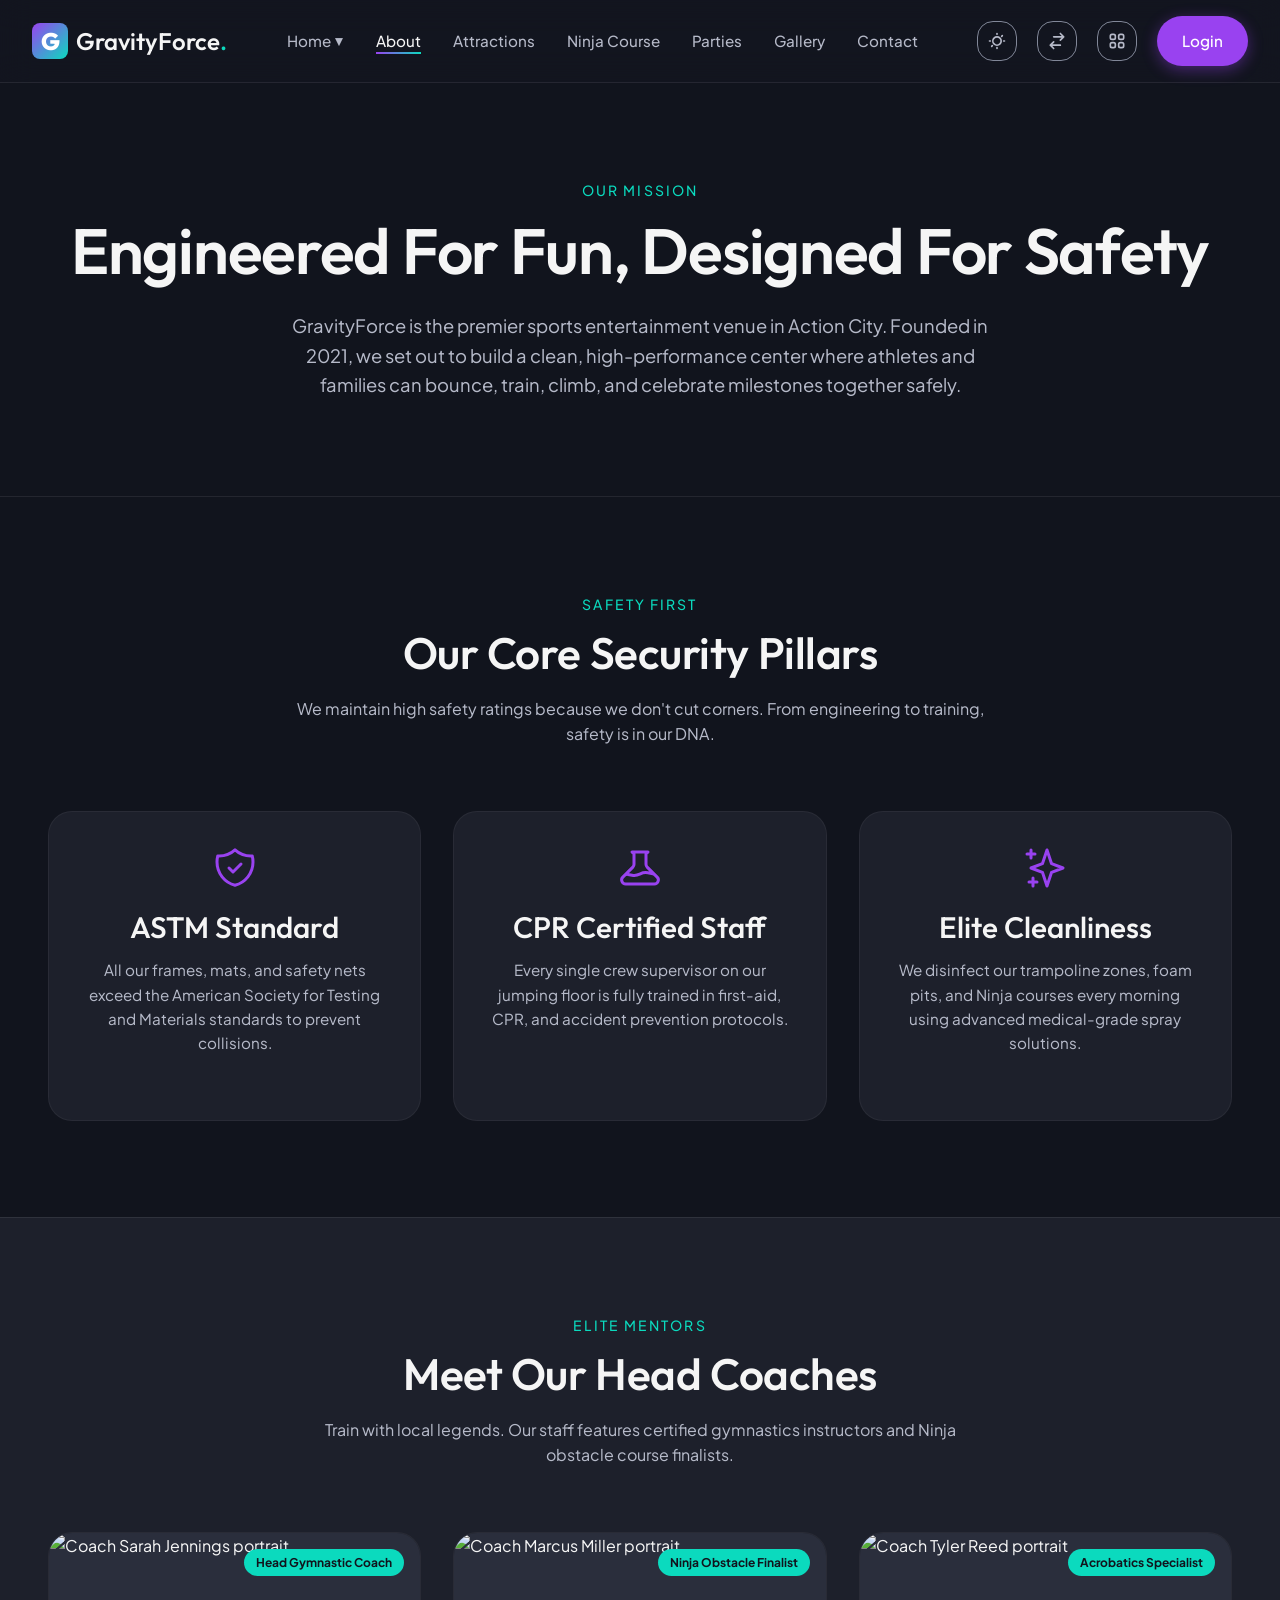
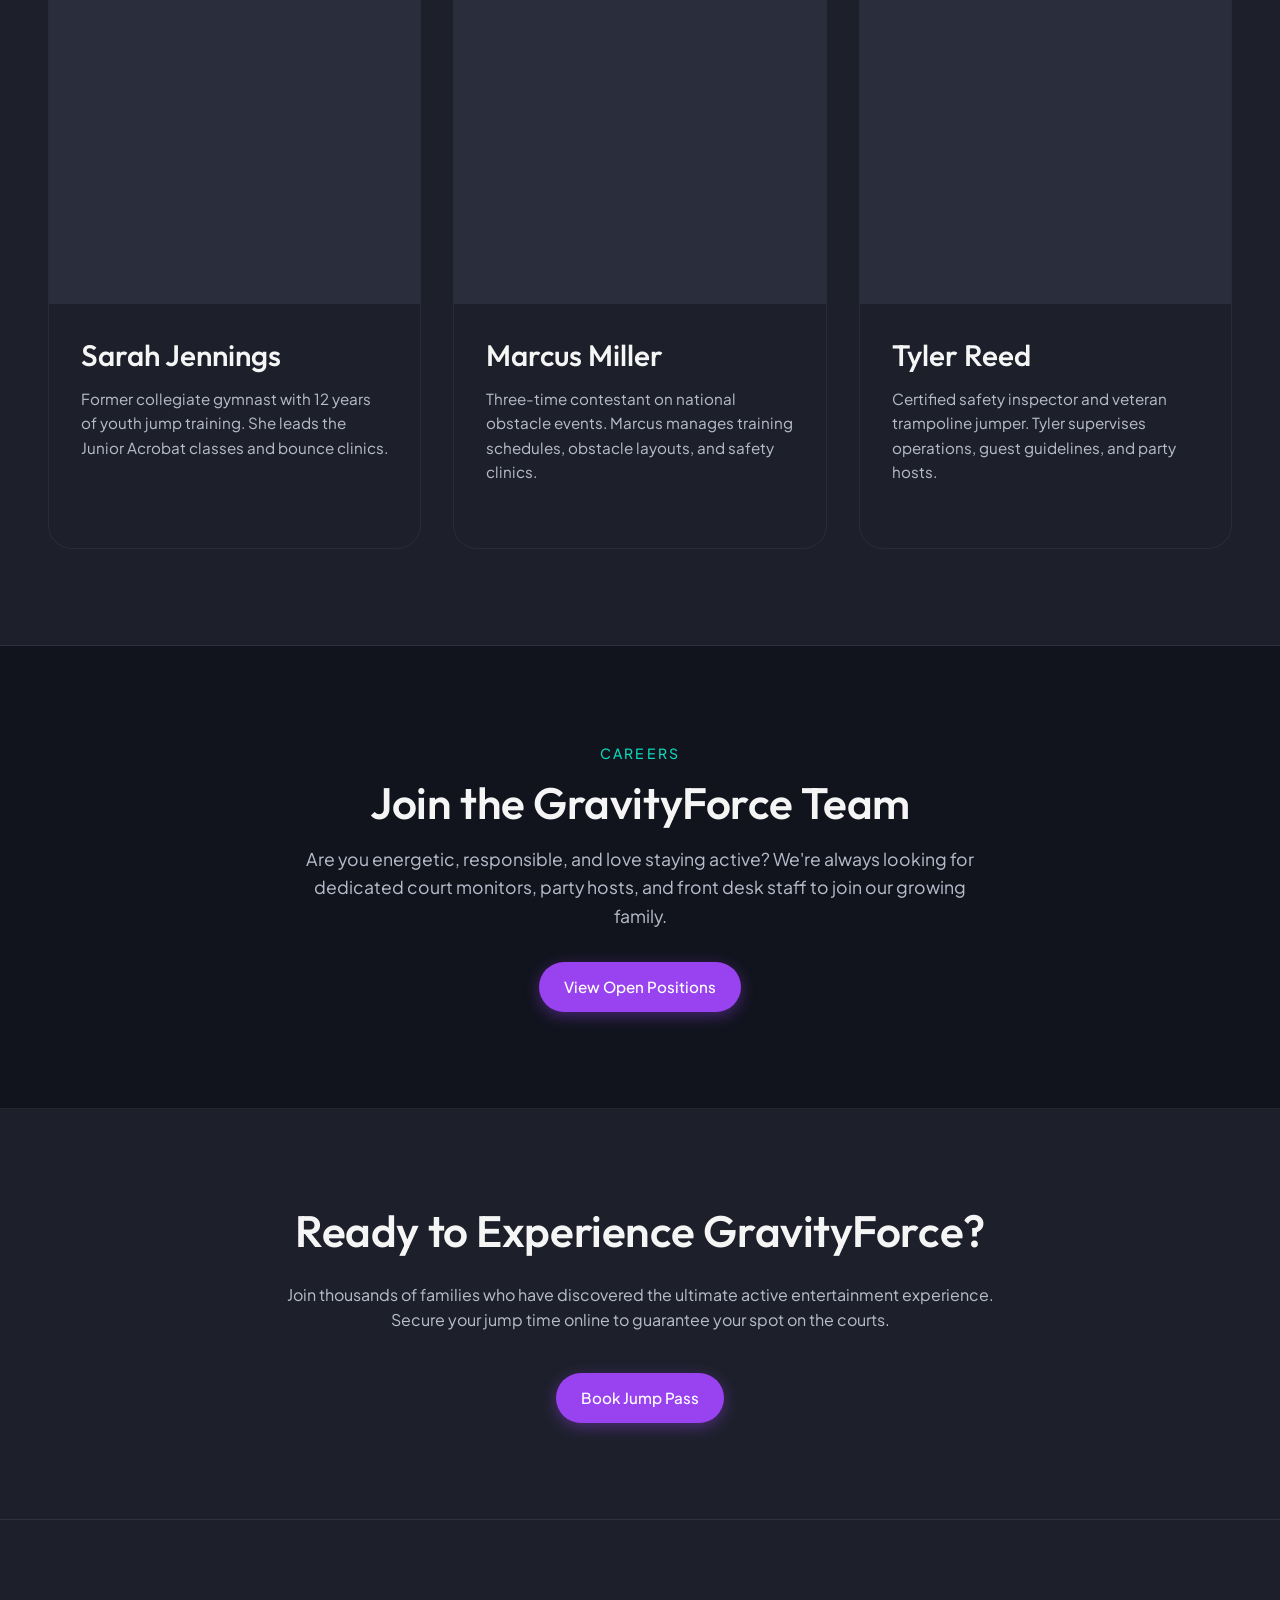
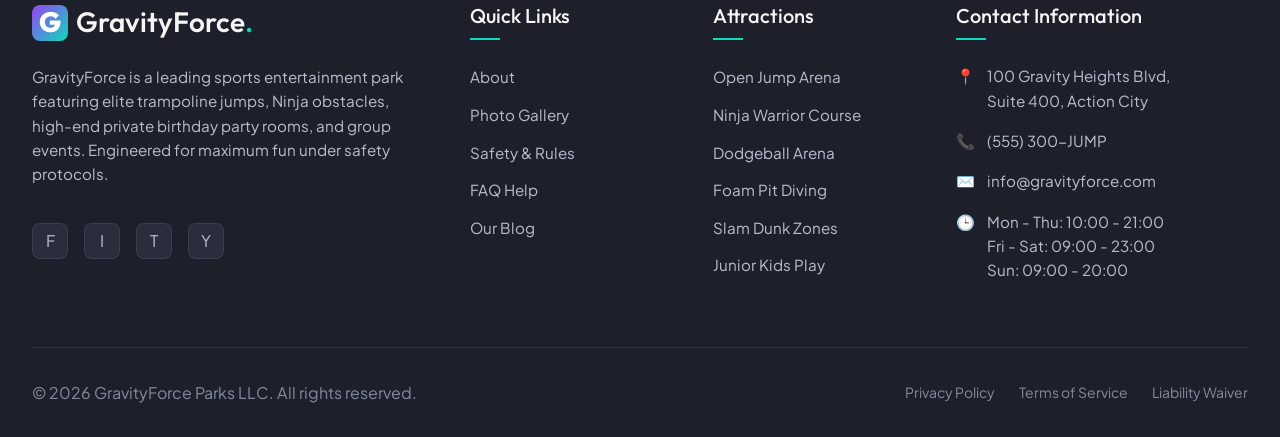
==== about.html @ 098d7c0a "first-commit" ====
<!DOCTYPE html>
<html lang="en" data-theme="dark">

<head>
  <meta charset="UTF-8">
  <meta name="viewport" content="width=device-width, initial-scale=1.0">
  <title>About Us | GravityForce</title>
  <meta name="description"
    content="Learn about the history, vision, safety standards, and team of coaches behind GravityForce Trampoline & Ninja Arena.">
  <link rel="stylesheet" href="assets/css/style.css">

  <link rel="icon" type="image/svg+xml" href="assets/img/favicon.svg">
  <meta name="keywords" content="trampoline, ninja warrior, birthday party, fun, entertainment">
  <meta name="author" content="GravityForce">
  <link href="https://unpkg.com/aos@2.3.1/dist/aos.css" rel="stylesheet">
</head>

<body>

  <!-- Sticky Header -->
  <header class="site-header" id="site-header">
    <div class="header-container">
      <a href="index.html" class="logo-link" id="logo-nav">
        <div class="logo-icon">G</div>
        <span>GravityForce<span class="logo-dot">.</span></span>
      </a>

      <!-- Desktop Navigation -->
      <nav aria-label="Main Navigation">
        <ul class="nav-menu">
          <li class="dropdown">
            <a href="index.html" class="nav-link dropdown-toggle">Home <span class="dropdown-arrow">▼</span></a>
            <ul class="dropdown-menu">
              <li><a href="index.html" class="dropdown-item">Home1</a></li>
              <li><a href="index-2.html" class="dropdown-item">Home2</a></li>
            </ul>
          </li>
          <li><a href="about.html" class="nav-link active">About</a></li>
          <li><a href="attractions.html" class="nav-link">Attractions</a></li>
          <li><a href="ninja.html" class="nav-link">Ninja Course</a></li>
          <li><a href="parties.html" class="nav-link">Parties</a></li>
          <li><a href="gallery.html" class="nav-link">Gallery</a></li>
          <li><a href="contact.html" class="nav-link ">Contact</a></li>
        </ul>
      </nav>

      <!-- Actions (Theme Toggle, Auth CTA) -->
      <div class="header-actions">
        <button class="theme-toggle" id="themeToggleBtn" aria-label="Toggle light/dark theme">
          <svg style="width:20px; height:20px;" fill="none" viewBox="0 0 24 24" stroke="currentColor">
            <path stroke-linecap="round" stroke-linejoin="round" stroke-width="2"
              d="M12 3v1m0 16v1m9-9h-1M4 12H3m15.364-6.364l-.707.707M6.343 17.657l-.707.707m2.828-9.9a5 5 0 117.071 7.071 5 5 0 01-7.071-7.071z" />
          </svg>
        </button>
        <button class="rtl-toggle" id="rtlToggleBtn" aria-label="Toggle RTL layout" title="RTL Toggle">
          <svg style="width:20px; height:20px;" fill="none" viewBox="0 0 24 24" stroke="currentColor">
            <path stroke-linecap="round" stroke-linejoin="round" stroke-width="2"
              d="M8 7h12m0 0l-4-4m4 4l-4 4m0 6H4m0 0l4 4m-4-4l4-4" />
          </svg>
        </button>
        <a href="dashboard.html" class="dashboard-icon" aria-label="Dashboard" title="Dashboard">
          <svg style="width:20px; height:20px;" fill="none" viewBox="0 0 24 24" stroke="currentColor">
            <path stroke-linecap="round" stroke-linejoin="round" stroke-width="2"
              d="M4 6a2 2 0 012-2h2a2 2 0 012 2v2a2 2 0 01-2 2H6a2 2 0 01-2-2V6zm10 0a2 2 0 012-2h2a2 2 0 012 2v2a2 2 0 01-2 2h-2a2 2 0 01-2-2V6zM4 16a2 2 0 012-2h2a2 2 0 012 2v2a2 2 0 01-2 2H6a2 2 0 01-2-2v-2zm10 0a2 2 0 012-2h2a2 2 0 012 2v2a2 2 0 01-2 2h-2a2 2 0 01-2-2v-2z" />
          </svg>
        </a>
        <button class="hamburger" aria-label="Menu" aria-expanded="false" id="hamburgerMenuBtn">
          <span class="hamburger-line"></span>
          <span class="hamburger-line"></span>
          <span class="hamburger-line"></span>
        </button>
        <a href="login.html" class="btn btn-secondary" id="loginBtn">Login</a>
      </div>
    </div>
  </header>

  <!-- Mobile Navigation Drawer -->
  <div class="mobile-overlay" id="mobileOverlay"></div>
  <aside class="mobile-nav" id="mobileNav" aria-label="Mobile Navigation">
    <nav>
      <ul class="mobile-nav-menu">
        <li><a href="index.html" class="mobile-nav-link">Home1</a></li>
        <li><a href="index-2.html" class="mobile-nav-link">Home2</a></li>
        <li><a href="about.html" class="mobile-nav-link active">About</a></li>
        <li><a href="attractions.html" class="mobile-nav-link">Attractions</a></li>
        <li><a href="ninja.html" class="mobile-nav-link">Ninja Course</a></li>
        <li><a href="parties.html" class="mobile-nav-link">Parties</a></li>
        <li><a href="gallery.html" class="mobile-nav-link">Gallery</a></li>
        <li><a href="contact.html" class="mobile-nav-link ">Contact</a></li>
        <li style="display: flex; gap: 1.5rem; align-items: center; margin-top: 1rem;">
          <button class="theme-toggle" aria-label="Toggle light/dark theme"
            style="background: none; border: none; color: var(--text-primary); cursor: pointer; padding: 0;">
            <svg style="width:24px; height:24px;" fill="none" viewBox="0 0 24 24" stroke="currentColor">
              <path stroke-linecap="round" stroke-linejoin="round" stroke-width="2"
                d="M12 3v1m0 16v1m9-9h-1M4 12H3m15.364-6.364l-.707.707M6.343 17.657l-.707.707m2.828-9.9a5 5 0 117.071 7.071 5 5 0 01-7.071-7.071z" />
            </svg>
          </button>
          <button class="rtl-toggle" aria-label="Toggle RTL layout" title="RTL Toggle"
            style="background: none; border: none; color: var(--text-primary); cursor: pointer; padding: 0;">
            <svg style="width:24px; height:24px;" fill="none" viewBox="0 0 24 24" stroke="currentColor">
              <path stroke-linecap="round" stroke-linejoin="round" stroke-width="2"
                d="M8 7h12m0 0l-4-4m4 4l-4 4m0 6H4m0 0l4 4m-4-4l4-4" />
            </svg>
          </button>
          <a href="dashboard.html" class="dashboard-icon" aria-label="Dashboard" title="Dashboard"
            style="color: var(--text-primary); line-height: 0;">
            <svg style="width:24px; height:24px;" fill="none" viewBox="0 0 24 24" stroke="currentColor">
              <path stroke-linecap="round" stroke-linejoin="round" stroke-width="2"
                d="M4 6a2 2 0 012-2h2a2 2 0 012 2v2a2 2 0 01-2 2H6a2 2 0 01-2-2V6zm10 0a2 2 0 012-2h2a2 2 0 012 2v2a2 2 0 01-2 2h-2a2 2 0 01-2-2V6zM4 16a2 2 0 012-2h2a2 2 0 012 2v2a2 2 0 01-2 2H6a2 2 0 01-2-2v-2zm10 0a2 2 0 012-2h2a2 2 0 012 2v2a2 2 0 01-2 2h-2a2 2 0 01-2-2v-2z" />
            </svg>
          </a>
        </li>
        <li style="margin-top: 2rem;"><a href="login.html" class="btn btn-primary"
            style="display: block; text-align: center;">Login</a></li>
      </ul>
    </nav>
  </aside>

  <!-- Hero Section -->
  <section
    style="position: relative; overflow: hidden; padding: 2rem 1rem; background: var(--bg-primary); border-bottom: 1px solid var(--glass-border);">
    <div class="container text-center" style="position: relative; z-index: 2;">
      <span class="subheading">Our Mission</span>
      <h1>Engineered For Fun, Designed For Safety</h1>
      <p
        style="margin-top: 1.5rem; font-size: 1.15rem; max-width: 700px; margin-left: auto; margin-right: auto; color: var(--text-secondary);">
        GravityForce is the premier sports entertainment venue in Action City. Founded in 2021, we set out to build a
        clean, high-performance center where athletes and families can bounce, train, climb, and celebrate milestones
        together safely.</p>
    </div>
  </section>

  <!-- Safety & Value Focus -->
  <section style="padding: 2rem 1rem;">
    <div class="container">
      <div class="section-title-wrapper">
        <span class="subheading">Safety First</span>
        <h2>Our Core Security Pillars</h2>
        <p style="margin-top: 1rem;">We maintain high safety ratings because we don't cut corners. From engineering to
          training, safety is in our DNA.</p>
      </div>

      <div class="grid-3">
        <div class="premium-card">
          <div class="card-content" style="text-align: center;">
            <svg style="width:48px; height:48px; color:var(--primary); margin: 0 auto 1rem auto;" fill="none"
              viewBox="0 0 24 24" stroke="currentColor">
              <path stroke-linecap="round" stroke-linejoin="round" stroke-width="1.5"
                d="M9 12l2 2 4-4m5.618-4.016A11.955 11.955 0 0112 2.944a11.955 11.955 0 01-8.618 3.04A12.02 12.02 0 003 9c0 5.591 3.824 10.29 9 11.622 5.176-1.332 9-6.03 9-11.622 0-1.042-.133-2.052-.382-3.016z" />
            </svg>
            <h3 class="card-title">ASTM Standard</h3>
            <p class="card-description">All our frames, mats, and safety nets exceed the American Society for Testing
              and Materials standards to prevent collisions.</p>
          </div>
        </div>
        <div class="premium-card">
          <div class="card-content" style="text-align: center;">
            <svg style="width:48px; height:48px; color:var(--primary); margin: 0 auto 1rem auto;" fill="none"
              viewBox="0 0 24 24" stroke="currentColor">
              <path stroke-linecap="round" stroke-linejoin="round" stroke-width="1.5"
                d="M19.428 15.428a2 2 0 00-1.022-.547l-2.387-.477a6 6 0 00-3.86.517l-.318.158a6 6 0 01-3.86.517L6.05 15.21a2 2 0 00-1.806.547M8 4h8l-1 1v5.172a2 2 0 00.586 1.414l5 5c1.26 1.26.367 3.414-1.415 3.414H4.828c-1.782 0-2.674-2.154-1.414-3.414l5-5A2 2 0 009 10.172V5L8 4z" />
            </svg>
            <h3 class="card-title">CPR Certified Staff</h3>
            <p class="card-description">Every single crew supervisor on our jumping floor is fully trained in first-aid,
              CPR, and accident prevention protocols.</p>
          </div>
        </div>
        <div class="premium-card">
          <div class="card-content" style="text-align: center;">
            <svg style="width:48px; height:48px; color:var(--primary); margin: 0 auto 1rem auto;" fill="none"
              viewBox="0 0 24 24" stroke="currentColor">
              <path stroke-linecap="round" stroke-linejoin="round" stroke-width="1.5"
                d="M5 3v4M3 5h4M6 17v4m-2-2h4m5-16l2.286 6.857L21 12l-5.714 2.143L13 21l-2.286-6.857L5 12l5.714-2.143L13 3z" />
            </svg>
            <h3 class="card-title">Elite Cleanliness</h3>
            <p class="card-description">We disinfect our trampoline zones, foam pits, and Ninja courses every morning
              using advanced medical-grade spray solutions.</p>
          </div>
        </div>
      </div>
    </div>
  </section>

  <!-- Coach Staff Section -->
  <section
    style="padding: 2rem 1rem; background-color: var(--bg-secondary); border-top: 1px solid var(--glass-border); border-bottom: 1px solid var(--glass-border);">
    <div class="container">
      <div class="section-title-wrapper">
        <span class="subheading">Elite Mentors</span>
        <h2>Meet Our Head Coaches</h2>
        <p style="margin-top: 1rem;">Train with local legends. Our staff features certified gymnastics instructors and
          Ninja obstacle course finalists.</p>
      </div>

      <div class="grid-3">
        <article class="premium-card">
          <div class="card-img-wrapper" style="aspect-ratio: 1/1;">
            <img src="https://images.unsplash.com/photo-1544005313-94ddf0286df2?auto=format&fit=crop&w=500&q=80"
              alt="Coach Sarah Jennings portrait" class="card-img">
            <span class="card-badge">Head Gymnastic Coach</span>
          </div>
          <div class="card-content">
            <h3 class="card-title">Sarah Jennings</h3>
            <p class="card-description">Former collegiate gymnast with 12 years of youth jump training. She leads the
              Junior Acrobat classes and bounce clinics.</p>
          </div>
        </article>

        <article class="premium-card">
          <div class="card-img-wrapper" style="aspect-ratio: 1/1;">
            <img src="https://images.unsplash.com/photo-1507003211169-0a1dd7228f2d?auto=format&fit=crop&w=500&q=80"
              alt="Coach Marcus Miller portrait" class="card-img">
            <span class="card-badge">Ninja Obstacle Finalist</span>
          </div>
          <div class="card-content">
            <h3 class="card-title">Marcus Miller</h3>
            <p class="card-description">Three-time contestant on national obstacle events. Marcus manages training
              schedules, obstacle layouts, and safety clinics.</p>
          </div>
        </article>

        <article class="premium-card">
          <div class="card-img-wrapper" style="aspect-ratio: 1/1;">
            <img src="https://images.unsplash.com/photo-1500648767791-00dcc994a43e?auto=format&fit=crop&w=500&q=80"
              alt="Coach Tyler Reed portrait" class="card-img">
            <span class="card-badge">Acrobatics Specialist</span>
          </div>
          <div class="card-content">
            <h3 class="card-title">Tyler Reed</h3>
            <p class="card-description">Certified safety inspector and veteran trampoline jumper. Tyler supervises
              operations, guest guidelines, and party hosts.</p>
          </div>
        </article>
      </div>
    </div>
  </section>

  <!-- Join Our Team Section -->
  <section style="padding: 2rem 1rem; border-bottom: 1px solid var(--glass-border);">
    <div class="container text-center">
      <span class="subheading">Careers</span>
      <h2 style="margin-bottom: 1rem;">Join the GravityForce Team</h2>
      <p style="color: var(--text-secondary); max-width: 700px; margin: 0 auto 2rem auto; font-size: 1.1rem;">
        Are you energetic, responsible, and love staying active? We're always looking for dedicated court monitors,
        party hosts, and front desk staff to join our growing family.
      </p>
      <a href="contact.html" class="btn btn-primary">View Open Positions</a>
    </div>
  </section>

  <!-- CTA Section -->
  <section style="padding: 2rem 1rem; text-align: center; background-color: var(--bg-secondary);">
    <div class="container" style="max-width: 800px;">
      <h2 style="margin-bottom: 1.5rem;">Ready to Experience GravityForce?</h2>
      <p style="color: var(--text-secondary); margin-bottom: 2.5rem;">Join thousands of families who have discovered the
        ultimate active entertainment experience. Secure your jump time online to guarantee your spot on the courts.</p>
      <div style="display: flex; gap: 1rem; justify-content: center; flex-wrap: wrap;">
        <a href="dashboard.html" class="btn btn-primary">Book Jump Pass</a>
      </div>
    </div>
  </section>

  <!-- Global Footer -->
  <footer class="site-footer">
    <div class="footer-grid">
      <div class="footer-brand">
        <a href="index.html" class="logo-link">
          <div class="logo-icon">G</div>
          <span>GravityForce<span class="logo-dot">.</span></span>
        </a>
        <p class="footer-text">GravityForce is a leading sports entertainment park featuring elite trampoline jumps,
          Ninja obstacles, high-end private birthday party rooms, and group events. Engineered for maximum fun under
          safety protocols.</p>
        <div class="social-links">
          <a href="#" class="social-icon" aria-label="Facebook">F</a>
          <a href="#" class="social-icon" aria-label="Instagram">I</a>
          <a href="#" class="social-icon" aria-label="Twitter">T</a>
          <a href="#" class="social-icon" aria-label="YouTube">Y</a>
        </div>
      </div>
      <div>
        <h4 class="footer-heading">Quick Links</h4>
        <ul class="footer-links">
          <li><a href="about.html" class="footer-link">About</a></li>


          <li><a href="gallery.html" class="footer-link">Photo Gallery</a></li>
          <li><a href="safety.html" class="footer-link">Safety & Rules</a></li>
          <li><a href="faq.html" class="footer-link">FAQ Help</a></li>
          <li><a href="blog.html" class="footer-link">Our Blog</a></li>
        </ul>
      </div>
      <div>
        <h4 class="footer-heading">Attractions</h4>
        <ul class="footer-links">
          <li><a href="attractions.html" class="footer-link">Open Jump Arena</a></li>
          <li><a href="ninja.html" class="footer-link">Ninja Warrior Course</a></li>
          <li><a href="attractions.html" class="footer-link">Dodgeball Arena</a></li>
          <li><a href="attractions.html" class="footer-link">Foam Pit Diving</a></li>
          <li><a href="attractions.html" class="footer-link">Slam Dunk Zones</a></li>
          <li><a href="attractions.html" class="footer-link">Junior Kids Play</a></li>
        </ul>
      </div>
      <div>
        <h4 class="footer-heading">Contact Information</h4>
        <div class="footer-contact">
          <div class="contact-item">
            <span>📍</span>
            <span>100 Gravity Heights Blvd,<br>Suite 400, Action City</span>
          </div>
          <div class="contact-item">
            <span>📞</span>
            <span>(555) 300-JUMP</span>
          </div>
          <div class="contact-item">
            <span>✉️</span>
            <span>info@gravityforce.com</span>
          </div>
          <div class="contact-item">
            <span>🕒</span>
            <span>Mon - Thu: 10:00 - 21:00<br>Fri - Sat: 09:00 - 23:00<br>Sun: 09:00 - 20:00</span>
          </div>
        </div>
      </div>
    </div>
    <div class="footer-bottom">
      <p class="footer-copyright">&copy; 2026 GravityForce Parks LLC. All rights reserved.</p>
      <ul class="footer-legal-links">
        <li><a href="safety.html" class="footer-legal-link">Privacy Policy</a></li>
        <li><a href="safety.html" class="footer-legal-link">Terms of Service</a></li>
        <li><a href="safety.html" class="footer-legal-link">Liability Waiver</a></li>
      </ul>
    </div>
  </footer>


  <button id="scrollTopBtn" class="scroll-top-btn" aria-label="Scroll to top" title="Scroll to top">
    <svg fill="none" viewBox="0 0 24 24" stroke="currentColor" style="width:24px; height:24px;">
      <path stroke-linecap="round" stroke-linejoin="round" stroke-width="2" d="M5 15l7-7 7 7"></path>
    </svg>
  </button>
  <script src="https://unpkg.com/aos@2.3.1/dist/aos.js"></script>
  <script src="assets/js/main.js"></script>
</body>

</html>
---- assets/css/style.css ----
/* CSS Design System for GravityForce - Premium Trampoline & Ninja Park */

@import url('https://fonts.googleapis.com/css2?family=Outfit:wght@100..900&family=Plus+Jakarta+Sans:wght@200..800&display=swap');

:root {
  /* Colors - Dark Theme (Default) */
  --bg-primary: hsl(225, 25%, 9%);
  --bg-secondary: hsl(225, 20%, 14%);
  --bg-tertiary: hsl(225, 18%, 20%);
  --text-primary: hsl(0, 0%, 96%);
  --text-secondary: hsl(225, 15%, 75%);
  --text-muted: hsl(225, 10%, 55%);
  
  /* Brand Glow Accents */
  --primary: hsl(270, 85%, 60%);       /* Ultraviolet Purple */
  --primary-glow: hsl(270, 85%, 60%, 0.4);
  --secondary: hsl(172, 90%, 45%);      /* Cyber Neon Teal */
  --secondary-glow: hsl(172, 90%, 45%, 0.4);
  --accent: hsl(325, 95%, 55%);         /* Electric Pink */
  
  /* Status Colors */
  --success: hsl(145, 80%, 45%);
  --warning: hsl(45, 90%, 50%);
  --danger: hsl(355, 85%, 55%);
  
  /* UI Elements */
  --glass-bg: rgba(20, 22, 34, 0.55);
  --glass-border: rgba(255, 255, 255, 0.08);
  --glass-shadow: rgba(0, 0, 0, 0.35);
  --card-bg: var(--bg-secondary);
  --card-border: rgba(255, 255, 255, 0.05);
  --input-bg: rgba(255, 255, 255, 0.03);
  
  /* Fonts */
  --font-heading: 'Outfit', sans-serif;
  --font-body: 'Plus Jakarta Sans', sans-serif;
  
  /* Typography Weights */
  --weight-h1: 580;
  --weight-h2: 560;
  --weight-h3: 540;
  --weight-h4: 500;
  --weight-h5: 500;
  --weight-h6: 500;
  --weight-p: 420; /* Between 400-430 */
  --weight-subheading: 480;
  --weight-btn: 520;
  --weight-nav: 480;
  --weight-bold: 550; /* 550 Max */
  
  /* Spacing & Borders */
  --radius-sm: 8px;
  --radius-md: 16px;
  --radius-lg: 24px;
  --radius-xl: 32px;
  --radius-full: 9999px;
  --transition: all 0.35s cubic-bezier(0.4, 0, 0.2, 1);
  --transition-fast: all 0.15s ease;
  
  /* Focus outline spacing */
  --focus-outline: 2px solid var(--secondary);
}

/* Light Theme Variables */
[data-theme="light"] {
  --bg-primary: hsl(220, 30%, 97%);
  --bg-secondary: hsl(0, 0%, 100%);
  --bg-tertiary: hsl(220, 20%, 92%);
  --text-primary: hsl(225, 30%, 15%);
  --text-secondary: hsl(225, 15%, 45%);
  --text-muted: hsl(225, 10%, 60%);
  
  --primary: hsl(270, 80%, 55%);
  --primary-glow: hsl(270, 80%, 55%, 0.25);
  --secondary: hsl(172, 85%, 40%);
  --secondary-glow: hsl(172, 85%, 40%, 0.25);
  --accent: hsl(325, 90%, 50%);
  
  --glass-bg: rgba(255, 255, 255, 0.75);
  --glass-border: rgba(0, 0, 0, 0.06);
  --glass-shadow: rgba(31, 38, 135, 0.08);
  --card-bg: var(--bg-secondary);
  --card-border: rgba(0, 0, 0, 0.05);
  --input-bg: rgba(0, 0, 0, 0.02);
}

/* Base resets & setups */
*, *::before, *::after {
  box-sizing: border-box;
  margin: 0;
  padding: 0;
}

html {
  scroll-behavior: smooth;
  font-size: 16px;
}

body {
  font-family: var(--font-body);
  font-weight: var(--weight-p);
  background-color: var(--bg-primary);
  color: var(--text-primary);
  line-height: 1.6;
  min-height: 100vh;
  overflow-x: hidden;
  transition: background-color 0.3s ease, color 0.3s ease;
}

/* Typography elements */
h1 {
  font-family: var(--font-heading);
  font-weight: var(--weight-h1);
  font-size: clamp(2.5rem, 5vw, 4rem);
  line-height: 1.15;
  letter-spacing: -0.02em;
}

h2 {
  font-family: var(--font-heading);
  font-weight: var(--weight-h2);
  font-size: clamp(2rem, 4vw, 2.75rem);
  line-height: 1.2;
  letter-spacing: -0.01em;
}

h3 {
  font-family: var(--font-heading);
  font-weight: var(--weight-h3);
  font-size: clamp(1.4rem, 2.5vw, 1.85rem);
  line-height: 1.3;
}

h4 {
  font-family: var(--font-heading);
  font-weight: var(--weight-h4);
  font-size: 1.25rem;
}

h5, h6 {
  font-family: var(--font-heading);
  font-weight: var(--weight-h5);
}

p {
  font-family: var(--font-body);
  font-weight: var(--weight-p);
  color: var(--text-secondary);
  font-size: 1rem;
}

.subheading {
  font-family: var(--font-body);
  font-weight: var(--weight-subheading);
  color: var(--secondary);
  text-transform: uppercase;
  letter-spacing: 0.15em;
  font-size: 0.875rem;
  margin-bottom: 0.75rem;
  display: block;
}

strong, b {
  font-weight: var(--weight-bold);
}

a {
  color: inherit;
  text-decoration: none;
  transition: var(--transition-fast);
}

/* Accessibility Focus States */
a:focus-visible,
button:focus-visible,
input:focus-visible,
textarea:focus-visible,
select:focus-visible {
  outline: var(--focus-outline);
  outline-offset: 4px;
}

/* Custom Scrollbar */
::-webkit-scrollbar {
  width: 10px;
}
::-webkit-scrollbar-track {
  background: var(--bg-primary);
}
::-webkit-scrollbar-thumb {
  background: var(--bg-tertiary);
  border-radius: var(--radius-full);
  border: 2px solid var(--bg-primary);
}
::-webkit-scrollbar-thumb:hover {
  background: var(--primary);
}

/* Header Styling */
.site-header {
  position: sticky;
  top: 0;
  z-index: 1000;
  background-color: var(--glass-bg);
  backdrop-filter: blur(16px);
  -webkit-backdrop-filter: blur(16px);
  border-bottom: 1px solid var(--glass-border);
  transition: var(--transition);
}

.header-container {
  max-width: 1300px;
  margin: 0 auto;
  padding: 1rem 2rem;
  display: flex;
  justify-content: space-between;
  align-items: center;
}

.logo-link {
  display: flex;
  align-items: center;
  gap: 0.5rem;
  font-family: var(--font-heading);
  font-weight: var(--weight-h2);
  font-size: 1.5rem;
  color: var(--text-primary);
}

.logo-icon {
  width: 36px;
  height: 36px;
  background: linear-gradient(135deg, var(--primary), var(--secondary));
  border-radius: var(--radius-sm);
  display: flex;
  align-items: center;
  justify-content: center;
  color: white;
  font-weight: 800;
}

.logo-dot {
  color: var(--secondary);
}

.nav-menu {
  display: flex;
  align-items: center;
  gap: 2rem;
  list-style: none;
}

.nav-link {
  font-family: var(--font-body);
  font-weight: var(--weight-nav);
  font-size: 0.95rem;
  color: var(--text-secondary);
  position: relative;
  padding: 0.25rem 0;
}

.nav-link:hover, .nav-link.active {
  color: var(--text-primary);
}

.nav-link::after {
  content: '';
  position: absolute;
  bottom: 0;
  left: 0;
  width: 0;
  height: 2px;
  background: linear-gradient(90deg, var(--primary), var(--secondary));
  transition: var(--transition);
}

.nav-link:hover::after, .nav-link.active::after {
  width: 100%;
}

.header-actions {
  display: flex;
  align-items: center;
  gap: 1.25rem;
}

/* Buttons System */
.btn {
  display: inline-flex;
  align-items: center;
  justify-content: center;
  gap: 0.5rem;
  font-family: var(--font-body);
  font-weight: var(--weight-btn);
  font-size: 0.95rem;
  padding: 0.75rem 1.5rem;
  border-radius: var(--radius-full);
  border: 1px solid transparent;
  cursor: pointer;
  transition: var(--transition);
  position: relative;
  overflow: hidden;
}

.btn-primary,
.btn-secondary,
.btn-accent {
  background: var(--primary);
  color: white !important;
  box-shadow: 0 4px 15px var(--primary-glow);
  border-color: transparent !important;
  backdrop-filter: none;
}

.btn-primary:hover,
.btn-secondary:hover,
.btn-accent:hover {
  background: linear-gradient(135deg, var(--primary), var(--secondary));
  color: white !important;
  box-shadow: 0 6px 20px var(--secondary-glow);
  transform: translateY(-2px);
  border-color: transparent !important;
}

.theme-toggle {
  background: none;
  border: 1px solid var(--text-muted);
  color: var(--text-secondary);
  width: 40px;
  height: 40px;
  border-radius: var(--radius-md);
  cursor: pointer;
  display: flex;
  align-items: center;
  justify-content: center;
  transition: var(--transition);
}

.theme-toggle:hover {
  border-color: var(--primary);
  color: var(--text-primary);
}

/* Hamburger Menu Code */
.hamburger {
  display: none;
  background: none;
  border: none;
  cursor: pointer;
  width: 24px;
  height: 24px;
  position: relative;
  z-index: 1100;
}

.hamburger-line {
  display: block;
  width: 100%;
  height: 2px;
  background-color: var(--text-primary);
  margin-bottom: 5px;
  transition: var(--transition);
  border-radius: 2px;
}

.hamburger-line:last-child {
  margin-bottom: 0;
}

.hamburger.open .hamburger-line:nth-child(1) {
  transform: translateY(7px) rotate(45deg);
}

.hamburger.open .hamburger-line:nth-child(2) {
  opacity: 0;
}

.hamburger.open .hamburger-line:nth-child(3) {
  transform: translateY(-7px) rotate(-45deg);
}

/* Mobile Sidebar */
.mobile-nav {
  position: fixed;
  top: 0;
  right: -100%;
  width: 80%;
  max-width: 400px;
  height: 100vh;
  background-color: var(--bg-secondary);
  border-left: 1px solid var(--glass-border);
  box-shadow: -10px 0 30px rgba(0, 0, 0, 0.25);
  z-index: 1050;
  padding: 6rem 2.5rem 3rem;
  display: flex;
  flex-direction: column;
  gap: 2rem;
  transition: right 0.4s cubic-bezier(0.4, 0, 0.2, 1);
  overflow-y: auto;
}

.mobile-nav.open {
  right: 0;
}

.mobile-nav-menu {
  list-style: none;
  display: flex;
  flex-direction: column;
  gap: 1.5rem;
}

.mobile-nav-link {
  font-family: var(--font-heading);
  font-weight: var(--weight-h3);
  font-size: 1.5rem;
  color: var(--text-secondary);
}

.mobile-nav-link:hover, .mobile-nav-link.active {
  color: var(--secondary);
}

.mobile-overlay {
  position: fixed;
  top: 0;
  left: 0;
  width: 100vw;
  height: 100vh;
  background-color: rgba(0, 0, 0, 0.5);
  backdrop-filter: blur(4px);
  z-index: 1040;
  opacity: 0;
  visibility: hidden;
  transition: var(--transition);
}

.mobile-overlay.open {
  opacity: 1;
  visibility: visible;
}

/* Grid & Layout Rules */
.container {
  max-width: 1300px;
  margin: 0 auto;
  padding: 4rem 2rem;
}

.section-title-wrapper {
  text-align: center;
  max-width: 700px;
  margin: 0 auto 4rem;
}

.grid-2 {
  display: grid;
  grid-template-columns: repeat(2, 1fr);
  gap: 2.5rem;
  align-items: center;
}

.grid-3 {
  display: grid;
  grid-template-columns: repeat(3, 1fr);
  gap: 2rem;
}

.grid-4 {
  display: grid;
  grid-template-columns: repeat(4, 1fr);
  gap: 1.5rem;
}

/* Center aligned final row grid items fallback class */
.center-final-row {
  justify-content: center;
}

/* Premium Card Rules (Equal Heights, Consistent Images and buttons) */
.premium-card {
  background-color: var(--bg-secondary);
  border: 1px solid var(--card-border);
  border-radius: var(--radius-lg);
  overflow: hidden;
  display: flex;
  flex-direction: column;
  height: 100%; /* forces equal height */
  transition: var(--transition);
  position: relative;
  box-shadow: var(--glass-shadow);
}

.premium-card:hover {
  transform: translateY(-6px);
  border-color: var(--primary);
  box-shadow: 0 12px 30px rgba(0,0,0,0.15), 0 0 15px var(--primary-glow);
}

.card-img-wrapper {
  position: relative;
  width: 100%;
  aspect-ratio: 16 / 10;
  overflow: hidden;
  background-color: var(--bg-tertiary);
}

.card-img {
  width: 100%;
  height: 100%;
  object-fit: cover;
  transition: transform 0.6s ease;
}

.premium-card:hover .card-img {
  transform: scale(1.08);
}

.card-badge {
  position: absolute;
  top: 1rem;
  right: 1rem;
  background-color: var(--secondary);
  color: var(--bg-primary);
  font-weight: 700;
  font-size: 0.75rem;
  padding: 0.25rem 0.75rem;
  border-radius: var(--radius-full);
}

.card-content {
  padding: 2rem;
  display: flex;
  flex-direction: column;
  flex-grow: 1; /* stretches to occupy card space uniformly */
}

.card-icon {
  font-size: 2rem;
  color: var(--secondary);
  margin-bottom: 1.25rem;
  display: flex;
  align-items: center;
}

.card-title {
  margin-bottom: 0.75rem;
  font-weight: var(--weight-h3);
  color: var(--text-primary);
}

.card-description {
  margin-bottom: 2rem;
  font-size: 0.95rem;
  color: var(--text-secondary);
  flex-grow: 1; /* ensures descriptions occupy all space, aligns buttons below */
}

.card-footer {
  margin-top: auto; /* aligns buttons to bottom of card */
  display: flex;
  align-items: center;
  justify-content: space-between;
}

/* Glassmorphism Styles */
.glass-panel {
  background: var(--glass-bg);
  backdrop-filter: blur(12px);
  -webkit-backdrop-filter: blur(12px);
  border: 1px solid var(--glass-border);
  box-shadow: 0 8px 32px 0 var(--glass-shadow);
  border-radius: var(--radius-lg);
}

/* Form Styles */
.form-group {
  margin-bottom: 1.5rem;
  position: relative;
}

.form-label {
  display: block;
  font-size: 0.9rem;
  font-weight: var(--weight-subheading);
  margin-bottom: 0.5rem;
  color: var(--text-primary);
}

.form-control {
  width: 100%;
  padding: 0.85rem 1.25rem;
  border-radius: var(--radius-md);
  border: 1px solid var(--glass-border);
  background-color: var(--input-bg);
  color: var(--text-primary);
  font-family: var(--font-body);
  font-size: 0.95rem;
  transition: var(--transition-fast);
}

.form-control:focus {
  border-color: var(--secondary);
  background-color: var(--bg-tertiary);
  outline: none;
}

/* Footer Design */
.site-footer {
  background-color: var(--bg-secondary);
  border-top: 1px solid var(--glass-border);
  color: var(--text-secondary);
  padding: 5rem 2rem 2rem;
}

.footer-grid {
  max-width: 1300px;
  margin: 0 auto;
  display: grid;
  grid-template-columns: 2fr 1fr 1fr 1.5fr;
  gap: 3rem;
  margin-bottom: 4rem;
}

.footer-brand {
  display: flex;
  flex-direction: column;
  gap: 1.25rem;
}

.footer-brand .logo-link {
  font-size: 1.75rem;
}

.footer-text {
  font-size: 0.95rem;
  line-height: 1.6;
}

.footer-heading {
  font-family: var(--font-heading);
  font-weight: var(--weight-h4);
  color: var(--text-primary);
  margin-bottom: 1.5rem;
  position: relative;
  padding-bottom: 0.5rem;
}

.footer-heading::after {
  content: '';
  position: absolute;
  left: 0;
  bottom: 0;
  width: 30px;
  height: 2px;
  background: var(--secondary);
}

.footer-links {
  list-style: none;
  display: flex;
  flex-direction: column;
  gap: 0.75rem;
}

.footer-link {
  font-size: 0.95rem;
  display: inline-flex;
  align-items: center;
  transition: var(--transition-fast);
}

.footer-link:hover {
  color: var(--secondary);
  transform: translateX(4px);
}

.footer-contact {
  display: flex;
  flex-direction: column;
  gap: 1rem;
}

.contact-item {
  display: flex;
  gap: 0.75rem;
  font-size: 0.95rem;
}

.contact-item svg {
  color: var(--secondary);
  flex-shrink: 0;
  margin-top: 0.2rem;
}

.social-links {
  display: flex;
  gap: 1rem;
  margin-top: 1rem;
}

.social-icon {
  width: 36px;
  height: 36px;
  border-radius: var(--radius-sm);
  background-color: var(--bg-tertiary);
  border: 1px solid var(--glass-border);
  display: flex;
  align-items: center;
  justify-content: center;
  color: var(--text-secondary);
  transition: var(--transition);
}

.social-icon:hover {
  background-color: var(--primary);
  color: white;
  border-color: var(--primary);
  transform: translateY(-3px);
  box-shadow: 0 5px 15px var(--primary-glow);
}

.footer-bottom {
  max-width: 1300px;
  margin: 0 auto;
  border-top: 1px solid var(--glass-border);
  padding-top: 2rem;
  display: flex;
  justify-content: space-between;
  align-items: center;
  font-size: 0.875rem;
}

.footer-copyright {
  color: var(--text-muted);
}

.footer-legal-links {
  display: flex;
  gap: 1.5rem;
  list-style: none;
}

.footer-legal-link {
  color: var(--text-muted);
}

.footer-legal-link:hover {
  color: var(--text-primary);
}

/* Animations */
@keyframes fadeInUp {
  from {
    opacity: 0;
    transform: translateY(20px);
  }
  to {
    opacity: 1;
    transform: translateY(0);
  }
}

.animate-fade-in {
  animation: fadeInUp 0.8s ease forwards;
}

/* Responsive Overrides */

/* Desktop 1280px+ */
@media (min-width: 1280px) {
  /* Default grid systems apply */
}

/* 1024px Layout (Tablet landscape / Small desktop) */
@media (max-width: 1199px) {
  .header-container {
    padding: 1rem;
  }
  .nav-menu {
    gap: 1.25rem;
  }
  .grid-3 {
    grid-template-columns: repeat(2, 1fr);
  }
  /* Incomplete rows center aligned using CSS Grid item rules */
  .grid-3 > *:last-child:nth-child(3n - 2) {
    grid-column: 1 / span 2;
    max-width: 50%;
    margin: 0 auto;
  }
  .grid-4 {
    grid-template-columns: repeat(2, 1fr);
  }
  .footer-grid {
    grid-template-columns: repeat(2, 1fr);
    gap: 2.5rem;
  }
}

/* Tablet Portrait 768px-1023px */
@media (max-width: 1024px) {
  .nav-menu, .header-actions > *:not(.hamburger) {
    display: none;
  }
  .hamburger {
    display: block;
  }
  .grid-2 {
    grid-template-columns: 1fr;
    gap: 2rem;
  }
}

/* Mobile Layout 320px–767px */
@media (max-width: 767px) {
  .container {
    padding: 3rem 1.25rem;
  }
  .section-title-wrapper {
    margin-bottom: 2.5rem;
  }
  .grid-3, .grid-4 {
    grid-template-columns: 1fr;
  }
  .grid-3 > *:last-child:nth-child(3n - 2) {
    grid-column: auto;
    max-width: 100%;
  }
  .footer-grid {
    grid-template-columns: 1fr;
    gap: 2rem;
  }
  .footer-bottom {
    flex-direction: column;
    gap: 1rem;
    text-align: center;
  }
  .footer-legal-links {
    justify-content: center;
  }
  h1 {
    font-size: clamp(2rem, 8vw, 2.75rem);
  }
}

/* Utility classes */
.text-center { text-align: center; }
.text-gradient {
  background: linear-gradient(135deg, var(--secondary) 30%, var(--primary) 90%);
  -webkit-background-clip: text;
  -webkit-text-fill-color: transparent;
  background-clip: text;
}
.mt-1 { margin-top: 1rem; }
.mt-2 { margin-top: 2rem; }
.mb-1 { margin-bottom: 1rem; }
.mb-2 { margin-bottom: 2rem; }
.glass-border-btn {
  border: 1px solid var(--glass-border);
}

/* Testimonial Carousel styles */
.testimonial-carousel {
  position: relative;
  overflow: hidden;
  max-width: 800px;
  margin: 0 auto;
  padding: 2rem;
}

.testimonial-track {
  display: flex;
  transition: transform 0.5s cubic-bezier(0.4, 0, 0.2, 1);
}

.testimonial-slide {
  flex-shrink: 0;
  width: 100%;
  padding: 0 1rem;
}

.testimonial-card {
  background: var(--bg-secondary);
  border: 1px solid var(--card-border);
  padding: 2.5rem;
  border-radius: var(--radius-lg);
  box-shadow: var(--glass-shadow);
  position: relative;
}

.testimonial-author {
  display: flex;
  align-items: center;
  gap: 1rem;
  margin-top: 1.5rem;
}

.author-avatar {
  width: 48px;
  height: 48px;
  border-radius: var(--radius-full);
  background-color: var(--bg-tertiary);
  border: 2px solid var(--secondary);
}

.author-info h4 {
  font-size: 1rem;
  font-weight: 600;
  color: var(--text-primary);
}

.author-info p {
  font-size: 0.85rem;
  color: var(--text-muted);
}

.carousel-nav {
  display: flex;
  justify-content: center;
  gap: 1rem;
  margin-top: 2rem;
}

.carousel-dot {
  width: 10px;
  height: 10px;
  border-radius: var(--radius-full);
  background-color: var(--text-muted);
  border: none;
  cursor: pointer;
  transition: var(--transition-fast);
}

.carousel-dot.active {
  background-color: var(--secondary);
  width: 24px;
}

/* Accordion Rules for FAQ */
.accordion-item {
  background-color: var(--bg-secondary);
  border: 1px solid var(--card-border);
  border-radius: var(--radius-md);
  margin-bottom: 1rem;
  overflow: hidden;
  transition: var(--transition);
}

.accordion-header {
  padding: 1.25rem 1.5rem;
  display: flex;
  justify-content: space-between;
  align-items: center;
  cursor: pointer;
  font-weight: var(--weight-h4);
  font-family: var(--font-heading);
  transition: var(--transition-fast);
}

.accordion-header:hover {
  background-color: var(--bg-tertiary);
  color: var(--secondary);
}

.accordion-icon {
  transition: transform 0.3s ease;
  color: var(--secondary);
}

.accordion-content {
  max-height: 0;
  overflow: hidden;
  padding: 0 1.5rem;
  transition: max-height 0.3s ease, padding 0.3s ease;
  color: var(--text-secondary);
  font-size: 0.95rem;
}

.accordion-item.active .accordion-content {
  padding: 0 1.5rem 1.5rem;
  max-height: 500px;
}

.accordion-item.active .accordion-icon {
  transform: rotate(180deg);
}

/* Statistics Style with Glow Counter */
.stats-grid {
  display: grid;
  grid-template-columns: repeat(4, 1fr);
  gap: 2rem;
}

.stat-item {
  text-align: center;
  padding: 2.5rem;
  border-radius: var(--radius-lg);
  border: 1px solid var(--card-border);
  background-color: var(--bg-secondary);
  box-shadow: var(--glass-shadow);
  transition: var(--transition);
}

.stat-item:hover {
  border-color: var(--secondary);
  transform: scale(1.03);
}

.stat-number {
  font-family: var(--font-heading);
  font-weight: var(--weight-h1);
  font-size: 3.5rem;
  line-height: 1;
  margin-bottom: 0.5rem;
  color: var(--text-primary);
  text-shadow: 0 0 10px var(--primary-glow);
}

.stat-label {
  font-family: var(--font-body);
  font-weight: var(--weight-subheading);
  color: var(--text-secondary);
  font-size: 0.9rem;
  text-transform: uppercase;
}

@media (max-width: 1024px) {
  .stats-grid {
    grid-template-columns: repeat(2, 1fr);
  }
}
@media (max-width: 480px) {
  .stats-grid {
    grid-template-columns: 1fr;
  }
}

/* Table styles for Jump passes */
.pricing-table-wrapper {
  overflow-x: auto;
  border-radius: var(--radius-lg);
  border: 1px solid var(--glass-border);
  box-shadow: var(--glass-shadow);
  margin: 3rem 0;
}

.pricing-table {
  width: 100%;
  border-collapse: collapse;
  text-align: left;
  background-color: var(--bg-secondary);
}

.pricing-table th, .pricing-table td {
  padding: 1.25rem 1.5rem;
  border-bottom: 1px solid var(--glass-border);
}

.pricing-table th {
  background-color: var(--bg-tertiary);
  font-family: var(--font-heading);
  font-weight: var(--weight-h4);
  color: var(--text-primary);
}

.pricing-table tr:last-child td {
  border-bottom: none;
}

.pricing-table tbody tr:hover {
  background-color: rgba(255,255,255,0.02);
}

/* Masonry Gallery Page */
.masonry-gallery {
  column-count: 3;
  column-gap: 1.5rem;
}

.gallery-item {
  display: inline-block;
  width: 100%;
  margin-bottom: 1.5rem;
  border-radius: var(--radius-md);
  overflow: hidden;
  border: 1px solid var(--card-border);
  box-shadow: var(--glass-shadow);
  transition: var(--transition);
  cursor: pointer;
  position: relative;
}

.gallery-item img {
  width: 100%;
  height: auto;
  display: block;
  transition: var(--transition);
}

.gallery-item:hover {
  transform: translateY(-4px);
  border-color: var(--secondary);
}

.gallery-item:hover img {
  transform: scale(1.03);
}

.gallery-overlay {
  position: absolute;
  top: 0;
  left: 0;
  width: 100%;
  height: 100%;
  background: linear-gradient(to top, rgba(0,0,0,0.8), transparent);
  opacity: 0;
  display: flex;
  align-items: flex-end;
  padding: 1.5rem;
  transition: var(--transition);
}

.gallery-item:hover .gallery-overlay {
  opacity: 1;
}

.gallery-title {
  color: white;
  font-family: var(--font-heading);
  font-weight: var(--weight-h4);
}

@media (max-width: 900px) {
  .masonry-gallery {
    column-count: 2;
  }
}
@media (max-width: 600px) {
  .masonry-gallery {
    column-count: 1;
  }
}

/* Lightbox styles */
.lightbox {
  position: fixed;
  top: 0;
  left: 0;
  width: 100vw;
  height: 100vh;
  background-color: rgba(0,0,0,0.9);
  backdrop-filter: blur(8px);
  z-index: 2000;
  display: flex;
  align-items: center;
  justify-content: center;
  opacity: 0;
  visibility: hidden;
  transition: var(--transition);
}

.lightbox.open {
  opacity: 1;
  visibility: visible;
}

.lightbox-img {
  max-width: 90%;
  max-height: 80%;
  border-radius: var(--radius-sm);
  box-shadow: 0 10px 30px rgba(0,0,0,0.5);
  border: 1px solid rgba(255,255,255,0.1);
}

.lightbox-close {
  position: absolute;
  top: 2rem;
  right: 2rem;
  background: none;
  border: none;
  color: white;
  font-size: 2.5rem;
  cursor: pointer;
  width: 50px;
  height: 50px;
  display: flex;
  align-items: center;
  justify-content: center;
  border-radius: var(--radius-full);
  background-color: rgba(255,255,255,0.1);
  transition: var(--transition);
}

.lightbox-close:hover {
  background-color: var(--danger);
  transform: rotate(90deg);
}

/* Customer Dashboard Specific Grid Layouts */
.dashboard-container {
  display: grid;
  grid-template-columns: 280px 1fr;
  min-height: calc(100vh - 80px);
}

.dashboard-sidebar {
  background-color: var(--bg-secondary);
  border-right: 1px solid var(--glass-border);
  padding: 2rem 1.5rem;
  display: flex;
  flex-direction: column;
  gap: 2rem;
}

.dashboard-user-card {
  padding: 1rem;
  background-color: var(--bg-tertiary);
  border-radius: var(--radius-md);
  border: 1px solid var(--card-border);
  display: flex;
  align-items: center;
  gap: 1rem;
}

.dashboard-user-avatar {
  width: 44px;
  height: 44px;
  border-radius: var(--radius-full);
  background-color: var(--primary);
  color: white;
  font-weight: 700;
  display: flex;
  align-items: center;
  justify-content: center;
  font-size: 1.2rem;
}

.dashboard-user-info h4 {
  font-size: 0.95rem;
  color: var(--text-primary);
}

.dashboard-user-info p {
  font-size: 0.8rem;
  color: var(--text-muted);
}

.dashboard-menu {
  list-style: none;
  display: flex;
  flex-direction: column;
  gap: 0.5rem;
}

.dashboard-menu-link {
  display: flex;
  align-items: center;
  gap: 1rem;
  padding: 0.85rem 1rem;
  border-radius: var(--radius-md);
  color: var(--text-secondary);
  font-weight: var(--weight-subheading);
  transition: var(--transition-fast);
  cursor: pointer;
}

.dashboard-menu-link:hover, .dashboard-menu-link.active {
  background-color: var(--bg-tertiary);
  color: var(--secondary);
}

.dashboard-menu-link.active {
  background: linear-gradient(90deg, var(--bg-tertiary), rgba(255,255,255,0.01));
  border-left: 3px solid var(--secondary);
}

.dashboard-content {
  padding: 3rem 4rem;
  background-color: var(--bg-primary);
  overflow-y: auto;
}

/* Dashboard Home Grid cards */
.dash-stats {
  display: grid;
  grid-template-columns: repeat(auto-fit, minmax(220px, 1fr));
  gap: 1.5rem;
  margin-bottom: 3rem;
}

.dash-stat-card {
  background-color: var(--bg-secondary);
  border: 1px solid var(--card-border);
  border-radius: var(--radius-md);
  padding: 1.5rem;
  box-shadow: var(--glass-shadow);
  display: flex;
  flex-direction: column;
  gap: 0.5rem;
}

.dash-stat-val {
  font-size: 2rem;
  font-family: var(--font-heading);
  font-weight: var(--weight-h2);
  color: var(--text-primary);
}

.dash-stat-label {
  font-size: 0.85rem;
  color: var(--text-muted);
  text-transform: uppercase;
}

.dashboard-section {
  display: none;
}

.dashboard-section.active {
  display: block;
  animation: fadeInUp 0.4s ease forwards;
}

@media (max-width: 1023px) {
  .dashboard-container {
    grid-template-columns: 1fr;
  }
  .dashboard-mobile-header {
    display: flex !important;
  }
  .dashboard-desktop-header {
    display: none !important;
  }
  .desktop-only-logo {
    display: none !important;
  }
  .mobile-only-actions {
    display: flex !important;
  }
  .dashboard-hamburger {
    display: block !important;
  }
  .dashboard-sidebar {
    position: fixed;
    top: 0;
    right: -100%;
    width: 80%;
    max-width: 320px;
    height: 100vh;
    background-color: var(--bg-secondary);
    border-left: 1px solid var(--glass-border);
    border-right: none;
    box-shadow: -10px 0 30px rgba(0, 0, 0, 0.25);
    z-index: 1050;
    padding: 4rem 2rem;
    display: flex;
    flex-direction: column;
    gap: 2rem;
    transition: right 0.4s cubic-bezier(0.4, 0, 0.2, 1);
    overflow-y: auto;
  }
  .dashboard-sidebar.open {
    right: 0;
  }
  .dashboard-sidebar #closeDashboardNav {
    display: block !important;
  }
  .dashboard-menu {
    flex-direction: column;
  }
  .dashboard-content {
    padding: 2rem 1.5rem;
  }
}

/* Canvas Waiver style */
.signature-canvas-container {
  border: 1px dashed var(--glass-border);
  border-radius: var(--radius-md);
  background-color: var(--input-bg);
  position: relative;
  overflow: hidden;
  margin-top: 1rem;
}

.signature-canvas {
  width: 100%;
  height: 200px;
  display: block;
  cursor: crosshair;
}

.signature-clear {
  position: absolute;
  top: 10px;
  right: 10px;
  background-color: var(--danger);
  color: white;
  border: none;
  border-radius: var(--radius-sm);
  padding: 0.25rem 0.5rem;
  cursor: pointer;
  font-size: 0.8rem;
  font-weight: 600;
}

@keyframes pulse {
  0% {
    transform: scale(0.95);
    box-shadow: 0 0 0 0 rgba(20, 184, 166, 0.7);
  }
  70% {
    transform: scale(1);
    box-shadow: 0 0 0 10px rgba(20, 184, 166, 0);
  }
  100% {
    transform: scale(0.95);
    box-shadow: 0 0 0 0 rgba(20, 184, 166, 0);
  }
}


/* === NEW UPDATES === */

/* Dropdown Navigation */
.dropdown {
  position: relative;
}
.dropdown-toggle {
  display: flex;
  align-items: center;
  gap: 0.25rem;
}
.dropdown-arrow {
  font-size: 0.7em;
  transition: transform 0.3s;
}
.dropdown:hover .dropdown-arrow {
  transform: rotate(180deg);
}
.dropdown-menu {
  position: absolute;
  top: 100%;
  left: 0;
  background-color: var(--glass-bg);
  backdrop-filter: blur(12px);
  -webkit-backdrop-filter: blur(12px);
  border: 1px solid var(--glass-border);
  box-shadow: 0 8px 32px 0 var(--glass-shadow);
  border-radius: var(--radius-md);
  list-style: none;
  min-width: 150px;
  opacity: 0;
  visibility: hidden;
  transform: translateY(10px);
  transition: all 0.3s ease;
  padding: 0.5rem 0;
  z-index: 1050;
}
.dropdown:hover .dropdown-menu {
  opacity: 1;
  visibility: visible;
  transform: translateY(0);
}
.dropdown-item {
  display: block;
  padding: 0.5rem 1.25rem;
  color: var(--text-secondary);
  font-weight: var(--weight-nav);
  transition: all 0.2s;
}
.dropdown-item:hover {
  background-color: rgba(255, 255, 255, 0.05);
  color: var(--secondary);
}

/* Header Actions Adjustments */
.rtl-toggle, .dashboard-icon {
  background: none;
  border: 1px solid var(--text-muted);
  color: var(--text-secondary);
  width: 40px;
  height: 40px;
  border-radius: var(--radius-md);
  cursor: pointer;
  display: flex;
  align-items: center;
  justify-content: center;
  transition: var(--transition);
}
.rtl-toggle:hover, .dashboard-icon:hover {
  border-color: var(--primary);
  color: var(--text-primary);
}

/* Scroll To Top Button */
.scroll-top-btn {
  position: fixed;
  bottom: 30px;
  right: 30px;
  width: 45px;
  height: 45px;
  background: linear-gradient(135deg, var(--primary), var(--secondary));
  color: white;
  border: none;
  border-radius: 50%;
  box-shadow: 0 4px 15px var(--primary-glow);
  cursor: pointer;
  display: flex;
  align-items: center;
  justify-content: center;
  opacity: 0;
  visibility: hidden;
  transform: translateY(20px);
  transition: all 0.3s ease;
  z-index: 999;
}
.scroll-top-btn.visible {
  opacity: 1;
  visibility: visible;
  transform: translateY(0);
}
.scroll-top-btn:hover {
  transform: translateY(-5px);
  box-shadow: 0 6px 20px var(--secondary-glow);
}

/* RTL Support */
[dir="rtl"] {
  direction: rtl;
  text-align: right;
}
[dir="rtl"] .nav-menu {
  margin-right: auto;
  margin-left: 0;
}
[dir="rtl"] .dropdown-menu {
  right: 0;
  left: auto;
}
[dir="rtl"] .contact-item svg {
  margin-left: 0.75rem;
  margin-right: 0;
}
[dir="rtl"] .mobile-nav {
  right: auto;
  left: -100%;
  border-left: none;
  border-right: 1px solid var(--glass-border);
}
[dir="rtl"] .mobile-nav.open {
  left: 0;
}
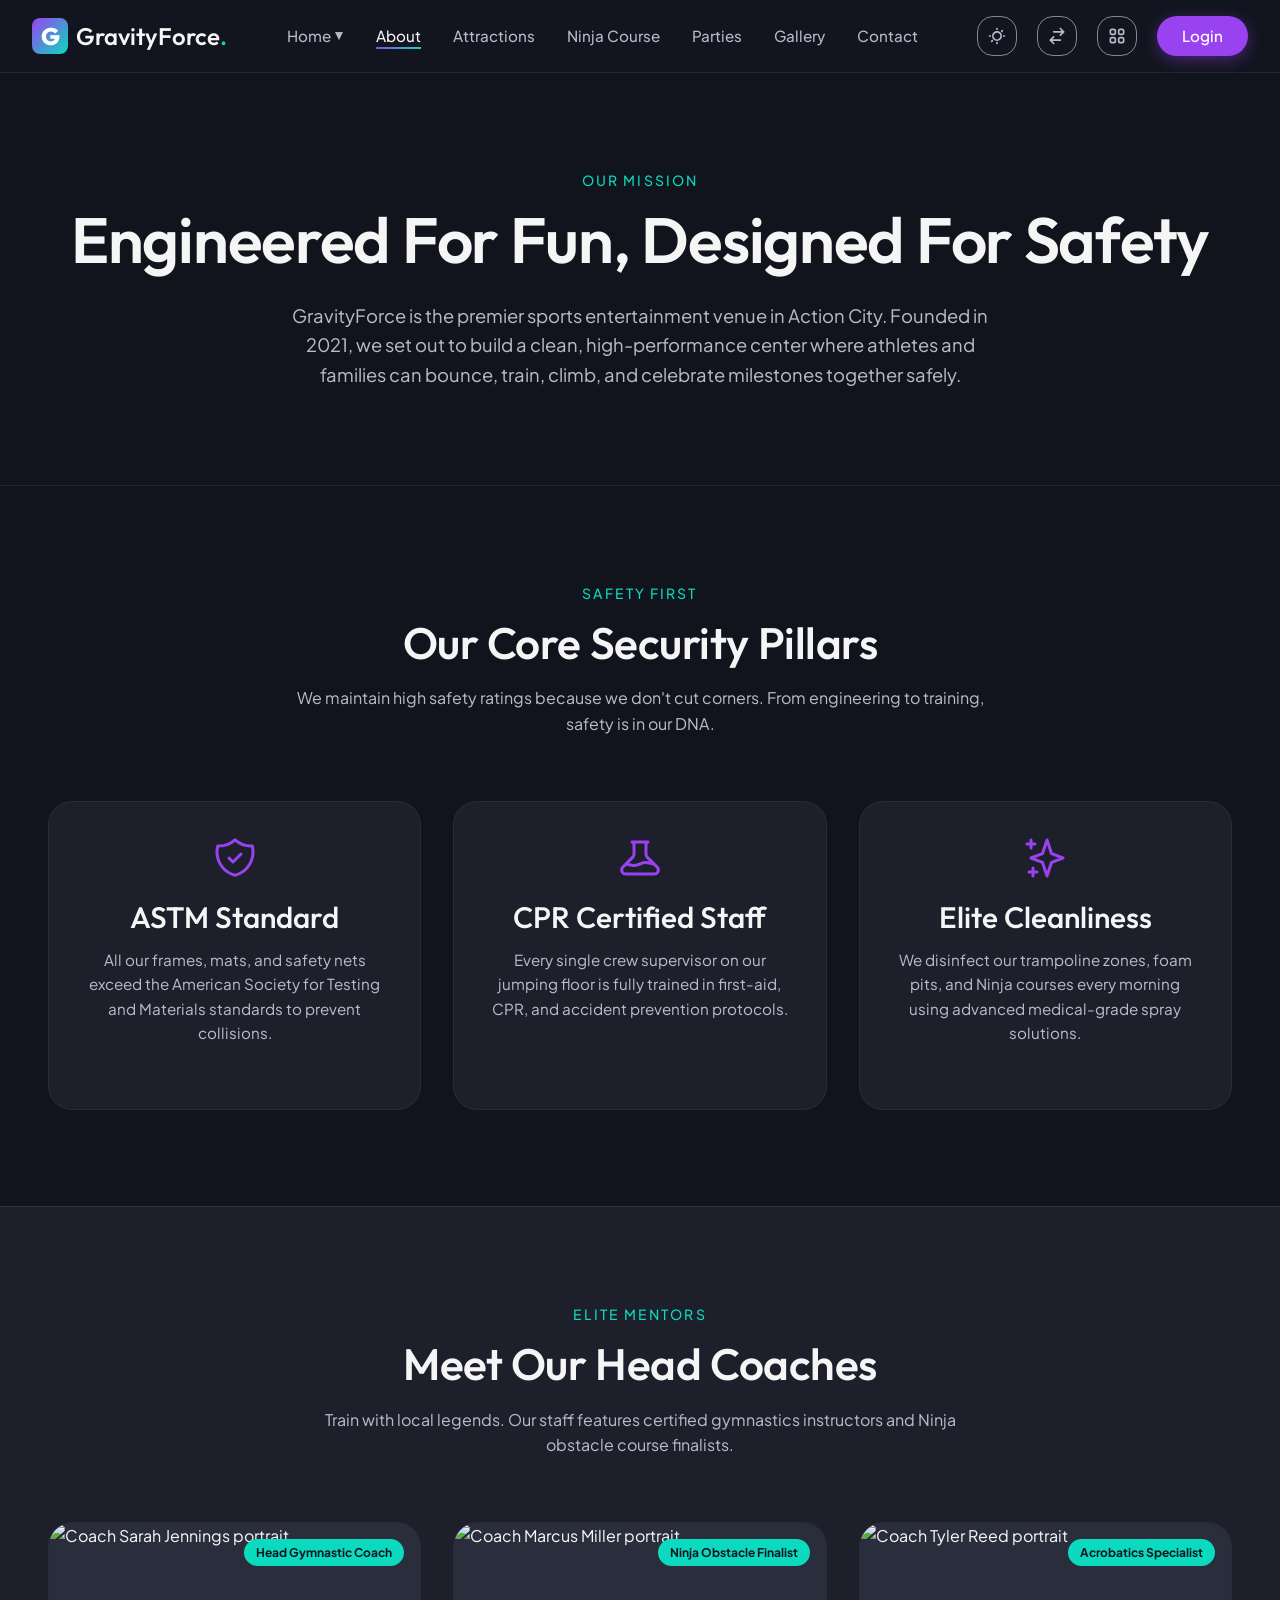
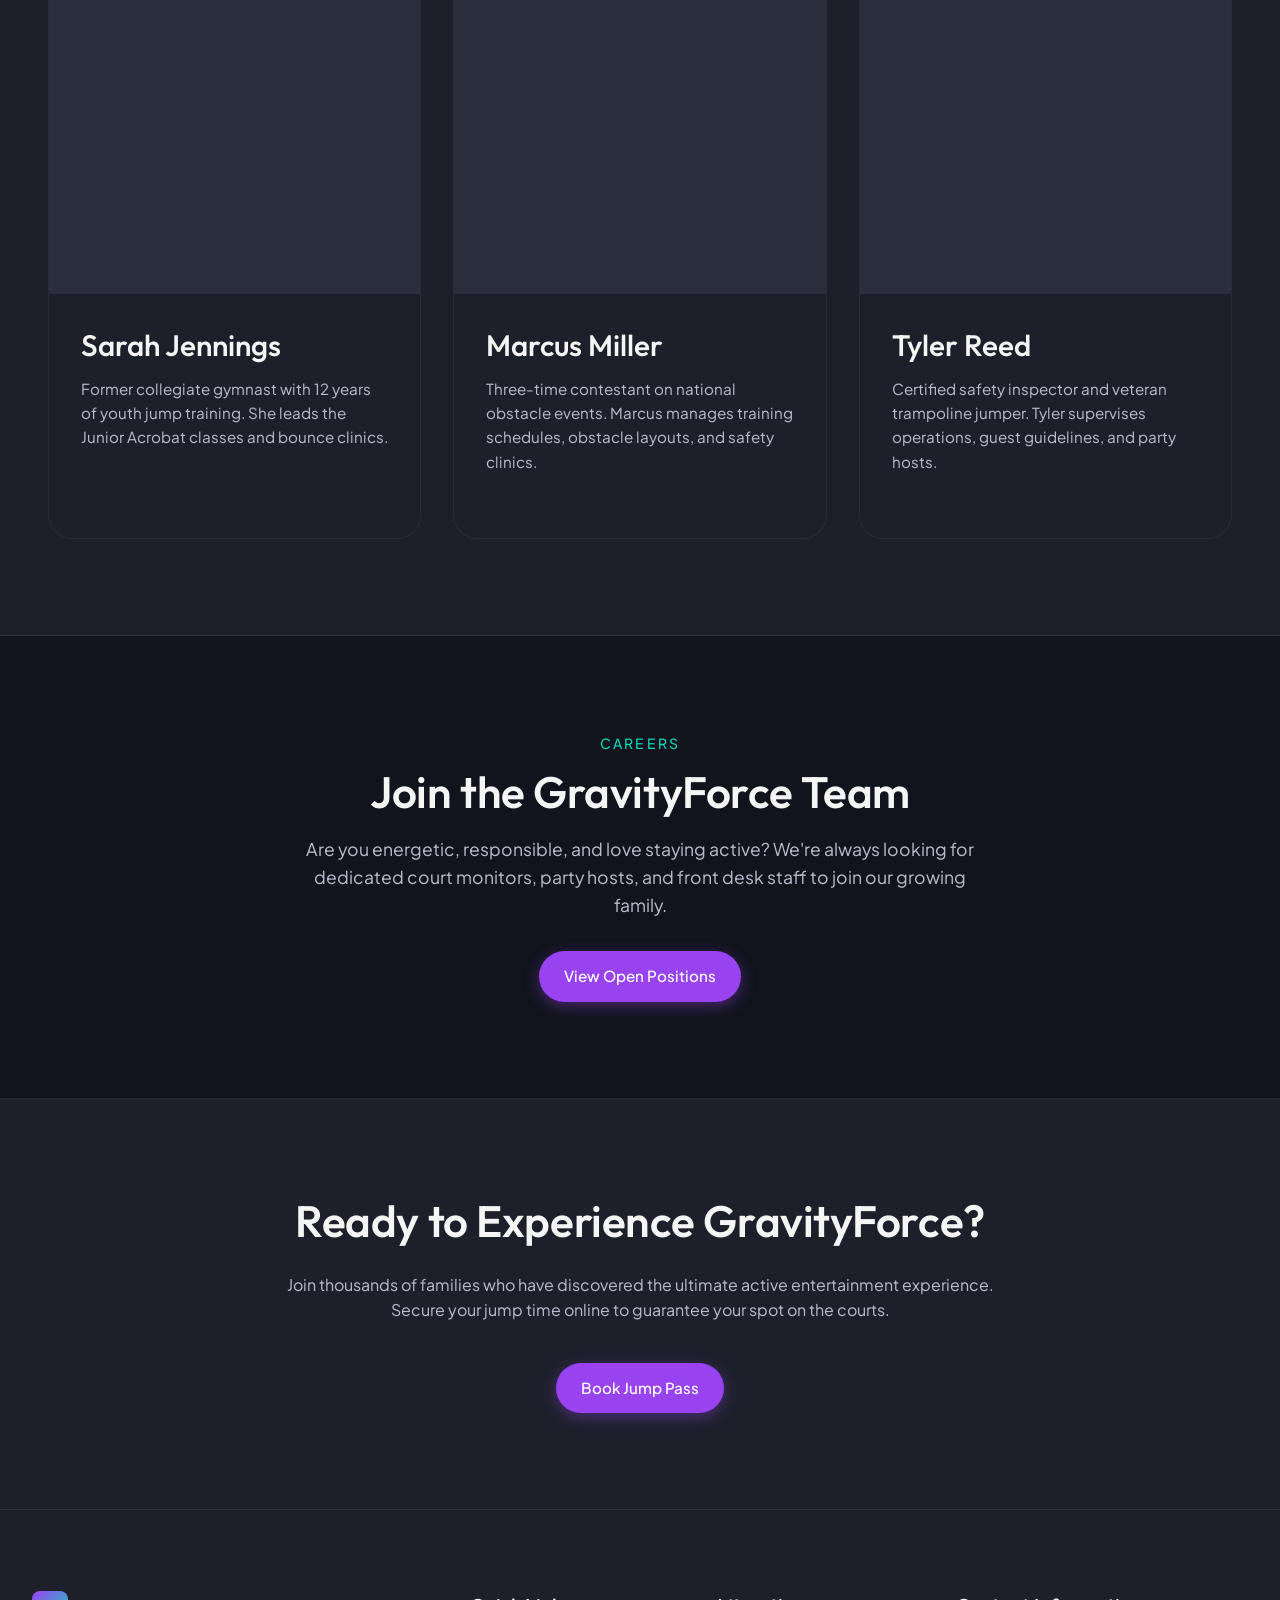
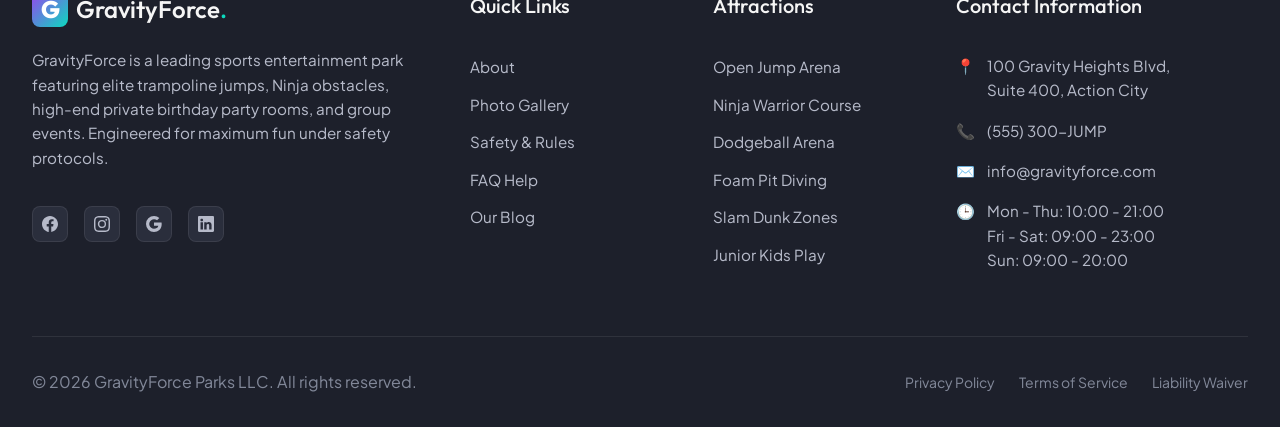
==== commit c3d99f6a: "commit" ====
--- a/about.html
+++ b/about.html
@@ -9,7 +9,7 @@
     content="Learn about the history, vision, safety standards, and team of coaches behind GravityForce Trampoline & Ninja Arena.">
   <link rel="stylesheet" href="assets/css/style.css">
 
-  <link rel="icon" type="image/svg+xml" href="assets/img/favicon.svg">
+  <link rel="icon" type="image/svg+xml" href="assets/img/favicon.png">
   <meta name="keywords" content="trampoline, ninja warrior, birthday party, fun, entertainment">
   <meta name="author" content="GravityForce">
   <link href="https://unpkg.com/aos@2.3.1/dist/aos.css" rel="stylesheet">
@@ -272,10 +272,10 @@
           Ninja obstacles, high-end private birthday party rooms, and group events. Engineered for maximum fun under
           safety protocols.</p>
         <div class="social-links">
-          <a href="#" class="social-icon" aria-label="Facebook">F</a>
-          <a href="#" class="social-icon" aria-label="Instagram">I</a>
-          <a href="#" class="social-icon" aria-label="Twitter">T</a>
-          <a href="#" class="social-icon" aria-label="YouTube">Y</a>
+          <a href="#" class="social-icon" aria-label="Facebook"><svg xmlns="http://www.w3.org/2000/svg" width="16" height="16" fill="currentColor" viewBox="0 0 16 16"><path d="M16 8.049c0-4.446-3.582-8.05-8-8.05C3.58 0-.002 3.603-.002 8.05c0 4.017 2.926 7.347 6.75 7.951v-5.625h-2.03V8.05H6.75V6.275c0-2.017 1.195-3.131 3.022-3.131.876 0 1.791.157 1.791.157v1.98h-1.009c-.993 0-1.303.621-1.303 1.258v1.51h2.218l-.354 2.326H9.25V16c3.824-.604 6.75-3.934 6.75-7.951z"/></svg></a>
+          <a href="#" class="social-icon" aria-label="Instagram"><svg xmlns="http://www.w3.org/2000/svg" width="16" height="16" fill="currentColor" viewBox="0 0 16 16"><path d="M8 0C5.829 0 5.556.01 4.703.048 3.85.088 3.269.222 2.76.42a3.917 3.917 0 0 0-1.417.923A3.927 3.927 0 0 0 .42 2.76C.222 3.268.087 3.85.048 4.7.01 5.555 0 5.827 0 8.001c0 2.172.01 2.444.048 3.297.04.852.174 1.433.372 1.942.205.526.478.972.923 1.417.444.445.89.719 1.416.923.51.198 1.09.333 1.942.372C5.555 15.99 5.827 16 8 16s2.444-.01 3.298-.048c.851-.04 1.434-.174 1.943-.372a3.916 3.916 0 0 0 1.416-.923c.445-.445.718-.891.923-1.417.197-.509.332-1.09.372-1.942C15.99 10.445 16 10.173 16 8s-.01-2.445-.048-3.299c-.04-.851-.175-1.433-.372-1.941a3.926 3.926 0 0 0-.923-1.417A3.911 3.911 0 0 0 13.24.42c-.51-.198-1.092-.333-1.943-.372C10.443.01 10.172 0 7.998 0h.003zm-.717 1.442h.718c2.136 0 2.389.007 3.232.046.78.035 1.204.166 1.486.275.373.145.64.319.92.599.28.28.453.546.598.92.11.281.24.705.275 1.485.039.843.047 1.096.047 3.231s-.008 2.389-.047 3.232c-.035.78-.166 1.203-.275 1.485a2.47 2.47 0 0 1-.599.919c-.28.28-.546.453-.92.598-.28.11-.704.24-1.485.276-.843.038-1.096.047-3.232.047s-2.39-.009-3.233-.047c-.78-.036-1.203-.166-1.485-.276a2.478 2.478 0 0 1-.92-.598 2.48 2.48 0 0 1-.6-.92c-.109-.281-.24-.705-.275-1.485-.038-.843-.046-1.096-.046-3.233 0-2.136.008-2.388.046-3.231.036-.78.166-1.204.276-1.486.145-.373.319-.64.599-.92.28-.28.546-.453.92-.598.282-.11.705-.24 1.485-.276.738-.034 1.024-.044 2.515-.045v.002zm4.988 1.328a.96.96 0 1 0 0 1.92.96.96 0 0 0 0-1.92zm-4.27 1.122a4.109 4.109 0 1 0 0 8.217 4.109 4.109 0 0 0 0-8.217zm0 1.441a2.667 2.667 0 1 1 0 5.334 2.667 2.667 0 0 1 0-5.334z"/></svg></a>
+          <a href="#" class="social-icon" aria-label="Google"><svg xmlns="http://www.w3.org/2000/svg" width="16" height="16" fill="currentColor" viewBox="0 0 16 16"><path d="M15.545 6.558a9.42 9.42 0 0 1 .139 1.626c0 2.434-.87 4.492-2.384 5.885h.002C11.978 15.292 10.158 16 8 16A8 8 0 1 1 8 0a7.689 7.689 0 0 1 5.352 2.082l-2.284 2.284A4.347 4.347 0 0 0 8 3.166c-2.087 0-3.86 1.408-4.492 3.304a4.792 4.792 0 0 0 0 3.063h.003c.635 1.893 2.405 3.301 4.492 3.301 1.078 0 2.004-.276 2.722-.764h-.003a3.702 3.702 0 0 0 1.599-2.431H8v-3.08h7.545z"/></svg></a>
+          <a href="#" class="social-icon" aria-label="LinkedIn"><svg xmlns="http://www.w3.org/2000/svg" width="16" height="16" fill="currentColor" viewBox="0 0 16 16"><path d="M0 1.146C0 .513.526 0 1.175 0h13.65C15.474 0 16 .513 16 1.146v13.708c0 .633-.526 1.146-1.175 1.146H1.175C.526 16 0 15.487 0 14.854V1.146zm4.943 12.248V6.169H2.542v7.225h2.401zm-1.2-8.212c.837 0 1.358-.554 1.358-1.248-.015-.709-.52-1.248-1.342-1.248-.822 0-1.359.54-1.359 1.248 0 .694.521 1.248 1.327 1.248h.016zm4.908 8.212V9.359c0-.216.016-.432.08-.586.173-.431.568-.878 1.232-.878.869 0 1.216.662 1.216 1.634v3.865h2.401V9.25c0-2.22-1.184-3.252-2.764-3.252-1.274 0-1.845.7-2.165 1.193v.025h-.016a5.54 5.54 0 0 1 .016-.025V6.169h-2.4c.03.678 0 7.225 0 7.225h2.4z"/></svg></a>
         </div>
       </div>
       <div>
--- a/assets/css/style.css
+++ b/assets/css/style.css
@@ -10,19 +10,22 @@
   --text-primary: hsl(0, 0%, 96%);
   --text-secondary: hsl(225, 15%, 75%);
   --text-muted: hsl(225, 10%, 55%);
-  
+
   /* Brand Glow Accents */
-  --primary: hsl(270, 85%, 60%);       /* Ultraviolet Purple */
+  --primary: hsl(270, 85%, 60%);
+  /* Ultraviolet Purple */
   --primary-glow: hsl(270, 85%, 60%, 0.4);
-  --secondary: hsl(172, 90%, 45%);      /* Cyber Neon Teal */
+  --secondary: hsl(172, 90%, 45%);
+  /* Cyber Neon Teal */
   --secondary-glow: hsl(172, 90%, 45%, 0.4);
-  --accent: hsl(325, 95%, 55%);         /* Electric Pink */
-  
+  --accent: hsl(325, 95%, 55%);
+  /* Electric Pink */
+
   /* Status Colors */
   --success: hsl(145, 80%, 45%);
   --warning: hsl(45, 90%, 50%);
   --danger: hsl(355, 85%, 55%);
-  
+
   /* UI Elements */
   --glass-bg: rgba(20, 22, 34, 0.55);
   --glass-border: rgba(255, 255, 255, 0.08);
@@ -30,11 +33,11 @@
   --card-bg: var(--bg-secondary);
   --card-border: rgba(255, 255, 255, 0.05);
   --input-bg: rgba(255, 255, 255, 0.03);
-  
+
   /* Fonts */
   --font-heading: 'Outfit', sans-serif;
   --font-body: 'Plus Jakarta Sans', sans-serif;
-  
+
   /* Typography Weights */
   --weight-h1: 580;
   --weight-h2: 560;
@@ -42,12 +45,14 @@
   --weight-h4: 500;
   --weight-h5: 500;
   --weight-h6: 500;
-  --weight-p: 420; /* Between 400-430 */
+  --weight-p: 420;
+  /* Between 400-430 */
   --weight-subheading: 480;
   --weight-btn: 520;
   --weight-nav: 480;
-  --weight-bold: 550; /* 550 Max */
-  
+  --weight-bold: 550;
+  /* 550 Max */
+
   /* Spacing & Borders */
   --radius-sm: 8px;
   --radius-md: 16px;
@@ -56,7 +61,7 @@
   --radius-full: 9999px;
   --transition: all 0.35s cubic-bezier(0.4, 0, 0.2, 1);
   --transition-fast: all 0.15s ease;
-  
+
   /* Focus outline spacing */
   --focus-outline: 2px solid var(--secondary);
 }
@@ -69,13 +74,13 @@
   --text-primary: hsl(225, 30%, 15%);
   --text-secondary: hsl(225, 15%, 45%);
   --text-muted: hsl(225, 10%, 60%);
-  
+
   --primary: hsl(270, 80%, 55%);
   --primary-glow: hsl(270, 80%, 55%, 0.25);
   --secondary: hsl(172, 85%, 40%);
   --secondary-glow: hsl(172, 85%, 40%, 0.25);
   --accent: hsl(325, 90%, 50%);
-  
+
   --glass-bg: rgba(255, 255, 255, 0.75);
   --glass-border: rgba(0, 0, 0, 0.06);
   --glass-shadow: rgba(31, 38, 135, 0.08);
@@ -85,7 +90,9 @@
 }
 
 /* Base resets & setups */
-*, *::before, *::after {
+*,
+*::before,
+*::after {
   box-sizing: border-box;
   margin: 0;
   padding: 0;
@@ -137,7 +144,8 @@
   font-size: 1.25rem;
 }
 
-h5, h6 {
+h5,
+h6 {
   font-family: var(--font-heading);
   font-weight: var(--weight-h5);
 }
@@ -160,7 +168,8 @@
   display: block;
 }
 
-strong, b {
+strong,
+b {
   font-weight: var(--weight-bold);
 }
 
@@ -184,14 +193,17 @@
 ::-webkit-scrollbar {
   width: 10px;
 }
+
 ::-webkit-scrollbar-track {
   background: var(--bg-primary);
 }
+
 ::-webkit-scrollbar-thumb {
   background: var(--bg-tertiary);
   border-radius: var(--radius-full);
   border: 2px solid var(--bg-primary);
 }
+
 ::-webkit-scrollbar-thumb:hover {
   background: var(--primary);
 }
@@ -259,7 +271,8 @@
   padding: 0.25rem 0;
 }
 
-.nav-link:hover, .nav-link.active {
+.nav-link:hover,
+.nav-link.active {
   color: var(--text-primary);
 }
 
@@ -274,7 +287,8 @@
   transition: var(--transition);
 }
 
-.nav-link:hover::after, .nav-link.active::after {
+.nav-link:hover::after,
+.nav-link.active::after {
   width: 100%;
 }
 
@@ -417,7 +431,8 @@
   color: var(--text-secondary);
 }
 
-.mobile-nav-link:hover, .mobile-nav-link.active {
+.mobile-nav-link:hover,
+.mobile-nav-link.active {
   color: var(--secondary);
 }
 
@@ -485,7 +500,8 @@
   overflow: hidden;
   display: flex;
   flex-direction: column;
-  height: 100%; /* forces equal height */
+  height: 100%;
+  /* forces equal height */
   transition: var(--transition);
   position: relative;
   box-shadow: var(--glass-shadow);
@@ -494,7 +510,7 @@
 .premium-card:hover {
   transform: translateY(-6px);
   border-color: var(--primary);
-  box-shadow: 0 12px 30px rgba(0,0,0,0.15), 0 0 15px var(--primary-glow);
+  box-shadow: 0 12px 30px rgba(0, 0, 0, 0.15), 0 0 15px var(--primary-glow);
 }
 
 .card-img-wrapper {
@@ -532,7 +548,8 @@
   padding: 2rem;
   display: flex;
   flex-direction: column;
-  flex-grow: 1; /* stretches to occupy card space uniformly */
+  flex-grow: 1;
+  /* stretches to occupy card space uniformly */
 }
 
 .card-icon {
@@ -553,11 +570,13 @@
   margin-bottom: 2rem;
   font-size: 0.95rem;
   color: var(--text-secondary);
-  flex-grow: 1; /* ensures descriptions occupy all space, aligns buttons below */
+  flex-grow: 1;
+  /* ensures descriptions occupy all space, aligns buttons below */
 }
 
 .card-footer {
-  margin-top: auto; /* aligns buttons to bottom of card */
+  margin-top: auto;
+  /* aligns buttons to bottom of card */
   display: flex;
   align-items: center;
   justify-content: space-between;
@@ -629,7 +648,7 @@
 }
 
 .footer-brand .logo-link {
-  font-size: 1.75rem;
+  font-size: 1.5rem;
 }
 
 .footer-text {
@@ -646,15 +665,7 @@
   padding-bottom: 0.5rem;
 }
 
-.footer-heading::after {
-  content: '';
-  position: absolute;
-  left: 0;
-  bottom: 0;
-  width: 30px;
-  height: 2px;
-  background: var(--secondary);
-}
+
 
 .footer-links {
   list-style: none;
@@ -755,6 +766,7 @@
     opacity: 0;
     transform: translateY(20px);
   }
+
   to {
     opacity: 1;
     transform: translateY(0);
@@ -777,21 +789,27 @@
   .header-container {
     padding: 1rem;
   }
+
   .nav-menu {
     gap: 1.25rem;
   }
+
   .grid-3 {
     grid-template-columns: repeat(2, 1fr);
   }
+
   /* Incomplete rows center aligned using CSS Grid item rules */
-  .grid-3 > *:last-child:nth-child(3n - 2) {
+  .grid-3>*:last-child:nth-child(odd) {
     grid-column: 1 / span 2;
-    max-width: 50%;
     margin: 0 auto;
-  }
+    width: calc(50% - 1rem);
+    max-width: 100%;
+  }
+
   .grid-4 {
     grid-template-columns: repeat(2, 1fr);
   }
+
   .footer-grid {
     grid-template-columns: repeat(2, 1fr);
     gap: 2.5rem;
@@ -800,15 +818,29 @@
 
 /* Tablet Portrait 768px-1023px */
 @media (max-width: 1024px) {
-  .nav-menu, .header-actions > *:not(.hamburger) {
+
+  .nav-menu,
+  .header-actions>*:not(.hamburger) {
     display: none;
   }
+
   .hamburger {
     display: block;
   }
+
   .grid-2 {
     grid-template-columns: 1fr;
     gap: 2rem;
+  }
+
+  #memberships-grid {
+    grid-template-columns: 1fr;
+  }
+  
+  #memberships-grid > *:last-child:nth-child(odd) {
+    grid-column: auto;
+    width: 100%;
+    max-width: 100%;
   }
 }
 
@@ -817,45 +849,70 @@
   .container {
     padding: 3rem 1.25rem;
   }
+
   .section-title-wrapper {
     margin-bottom: 2.5rem;
   }
-  .grid-3, .grid-4 {
+
+  .grid-3,
+  .grid-4 {
     grid-template-columns: 1fr;
   }
-  .grid-3 > *:last-child:nth-child(3n - 2) {
+
+  .grid-3>*:last-child:nth-child(odd) {
     grid-column: auto;
+    width: 100%;
     max-width: 100%;
   }
+
   .footer-grid {
     grid-template-columns: 1fr;
     gap: 2rem;
   }
+
   .footer-bottom {
     flex-direction: column;
     gap: 1rem;
     text-align: center;
   }
+
   .footer-legal-links {
     justify-content: center;
   }
+
   h1 {
     font-size: clamp(2rem, 8vw, 2.75rem);
   }
 }
 
 /* Utility classes */
-.text-center { text-align: center; }
+.text-center {
+  text-align: center;
+}
+
 .text-gradient {
   background: linear-gradient(135deg, var(--secondary) 30%, var(--primary) 90%);
   -webkit-background-clip: text;
   -webkit-text-fill-color: transparent;
   background-clip: text;
 }
-.mt-1 { margin-top: 1rem; }
-.mt-2 { margin-top: 2rem; }
-.mb-1 { margin-bottom: 1rem; }
-.mb-2 { margin-bottom: 2rem; }
+
+.mt-1 {
+  margin-top: 1rem;
+}
+
+.mt-2 {
+  margin-top: 2rem;
+}
+
+.mb-1 {
+  margin-bottom: 1rem;
+}
+
+.mb-2 {
+  margin-bottom: 2rem;
+}
+
 .glass-border-btn {
   border: 1px solid var(--glass-border);
 }
@@ -1031,6 +1088,7 @@
     grid-template-columns: repeat(2, 1fr);
   }
 }
+
 @media (max-width: 480px) {
   .stats-grid {
     grid-template-columns: 1fr;
@@ -1053,7 +1111,8 @@
   background-color: var(--bg-secondary);
 }
 
-.pricing-table th, .pricing-table td {
+.pricing-table th,
+.pricing-table td {
   padding: 1.25rem 1.5rem;
   border-bottom: 1px solid var(--glass-border);
 }
@@ -1070,7 +1129,7 @@
 }
 
 .pricing-table tbody tr:hover {
-  background-color: rgba(255,255,255,0.02);
+  background-color: rgba(255, 255, 255, 0.02);
 }
 
 /* Masonry Gallery Page */
@@ -1114,7 +1173,7 @@
   left: 0;
   width: 100%;
   height: 100%;
-  background: linear-gradient(to top, rgba(0,0,0,0.8), transparent);
+  background: linear-gradient(to top, rgba(0, 0, 0, 0.8), transparent);
   opacity: 0;
   display: flex;
   align-items: flex-end;
@@ -1137,6 +1196,7 @@
     column-count: 2;
   }
 }
+
 @media (max-width: 600px) {
   .masonry-gallery {
     column-count: 1;
@@ -1150,7 +1210,7 @@
   left: 0;
   width: 100vw;
   height: 100vh;
-  background-color: rgba(0,0,0,0.9);
+  background-color: rgba(0, 0, 0, 0.9);
   backdrop-filter: blur(8px);
   z-index: 2000;
   display: flex;
@@ -1170,8 +1230,8 @@
   max-width: 90%;
   max-height: 80%;
   border-radius: var(--radius-sm);
-  box-shadow: 0 10px 30px rgba(0,0,0,0.5);
-  border: 1px solid rgba(255,255,255,0.1);
+  box-shadow: 0 10px 30px rgba(0, 0, 0, 0.5);
+  border: 1px solid rgba(255, 255, 255, 0.1);
 }
 
 .lightbox-close {
@@ -1189,7 +1249,7 @@
   align-items: center;
   justify-content: center;
   border-radius: var(--radius-full);
-  background-color: rgba(255,255,255,0.1);
+  background-color: rgba(255, 255, 255, 0.1);
   transition: var(--transition);
 }
 
@@ -1266,13 +1326,14 @@
   cursor: pointer;
 }
 
-.dashboard-menu-link:hover, .dashboard-menu-link.active {
+.dashboard-menu-link:hover,
+.dashboard-menu-link.active {
   background-color: var(--bg-tertiary);
   color: var(--secondary);
 }
 
 .dashboard-menu-link.active {
-  background: linear-gradient(90deg, var(--bg-tertiary), rgba(255,255,255,0.01));
+  background: linear-gradient(90deg, var(--bg-tertiary), rgba(255, 255, 255, 0.01));
   border-left: 3px solid var(--secondary);
 }
 
@@ -1327,21 +1388,27 @@
   .dashboard-container {
     grid-template-columns: 1fr;
   }
+
   .dashboard-mobile-header {
     display: flex !important;
   }
+
   .dashboard-desktop-header {
     display: none !important;
   }
+
   .desktop-only-logo {
     display: none !important;
   }
+
   .mobile-only-actions {
     display: flex !important;
   }
+
   .dashboard-hamburger {
     display: block !important;
   }
+
   .dashboard-sidebar {
     position: fixed;
     top: 0;
@@ -1361,15 +1428,19 @@
     transition: right 0.4s cubic-bezier(0.4, 0, 0.2, 1);
     overflow-y: auto;
   }
+
   .dashboard-sidebar.open {
     right: 0;
   }
+
   .dashboard-sidebar #closeDashboardNav {
     display: block !important;
   }
+
   .dashboard-menu {
     flex-direction: column;
   }
+
   .dashboard-content {
     padding: 2rem 1.5rem;
   }
@@ -1411,10 +1482,12 @@
     transform: scale(0.95);
     box-shadow: 0 0 0 0 rgba(20, 184, 166, 0.7);
   }
+
   70% {
     transform: scale(1);
     box-shadow: 0 0 0 10px rgba(20, 184, 166, 0);
   }
+
   100% {
     transform: scale(0.95);
     box-shadow: 0 0 0 0 rgba(20, 184, 166, 0);
@@ -1428,23 +1501,27 @@
 .dropdown {
   position: relative;
 }
+
 .dropdown-toggle {
   display: flex;
   align-items: center;
   gap: 0.25rem;
 }
+
 .dropdown-arrow {
   font-size: 0.7em;
   transition: transform 0.3s;
 }
+
 .dropdown:hover .dropdown-arrow {
   transform: rotate(180deg);
 }
+
 .dropdown-menu {
   position: absolute;
   top: 100%;
   left: 0;
-  background-color: var(--glass-bg);
+  background-color: #000;
   backdrop-filter: blur(12px);
   -webkit-backdrop-filter: blur(12px);
   border: 1px solid var(--glass-border);
@@ -1459,11 +1536,17 @@
   padding: 0.5rem 0;
   z-index: 1050;
 }
+
+[data-theme="light"] .dropdown-menu {
+  background-color: #fff;
+}
+
 .dropdown:hover .dropdown-menu {
   opacity: 1;
   visibility: visible;
   transform: translateY(0);
 }
+
 .dropdown-item {
   display: block;
   padding: 0.5rem 1.25rem;
@@ -1471,13 +1554,16 @@
   font-weight: var(--weight-nav);
   transition: all 0.2s;
 }
-.dropdown-item:hover {
+
+.dropdown-item:hover,
+.dropdown-item.active {
   background-color: rgba(255, 255, 255, 0.05);
   color: var(--secondary);
 }
 
 /* Header Actions Adjustments */
-.rtl-toggle, .dashboard-icon {
+.rtl-toggle,
+.dashboard-icon {
   background: none;
   border: 1px solid var(--text-muted);
   color: var(--text-secondary);
@@ -1490,7 +1576,9 @@
   justify-content: center;
   transition: var(--transition);
 }
-.rtl-toggle:hover, .dashboard-icon:hover {
+
+.rtl-toggle:hover,
+.dashboard-icon:hover {
   border-color: var(--primary);
   color: var(--text-primary);
 }
@@ -1517,11 +1605,13 @@
   transition: all 0.3s ease;
   z-index: 999;
 }
+
 .scroll-top-btn.visible {
   opacity: 1;
   visibility: visible;
   transform: translateY(0);
 }
+
 .scroll-top-btn:hover {
   transform: translateY(-5px);
   box-shadow: 0 6px 20px var(--secondary-glow);
@@ -1532,24 +1622,35 @@
   direction: rtl;
   text-align: right;
 }
+
 [dir="rtl"] .nav-menu {
   margin-right: auto;
   margin-left: 0;
 }
+
 [dir="rtl"] .dropdown-menu {
   right: 0;
   left: auto;
 }
+
 [dir="rtl"] .contact-item svg {
   margin-left: 0.75rem;
   margin-right: 0;
 }
+
 [dir="rtl"] .mobile-nav {
   right: auto;
   left: -100%;
   border-left: none;
   border-right: 1px solid var(--glass-border);
 }
+
 [dir="rtl"] .mobile-nav.open {
   left: 0;
 }
+
+#loginBtn {
+  height: 40px;
+  padding-top: 0;
+  padding-bottom: 0;
+}
